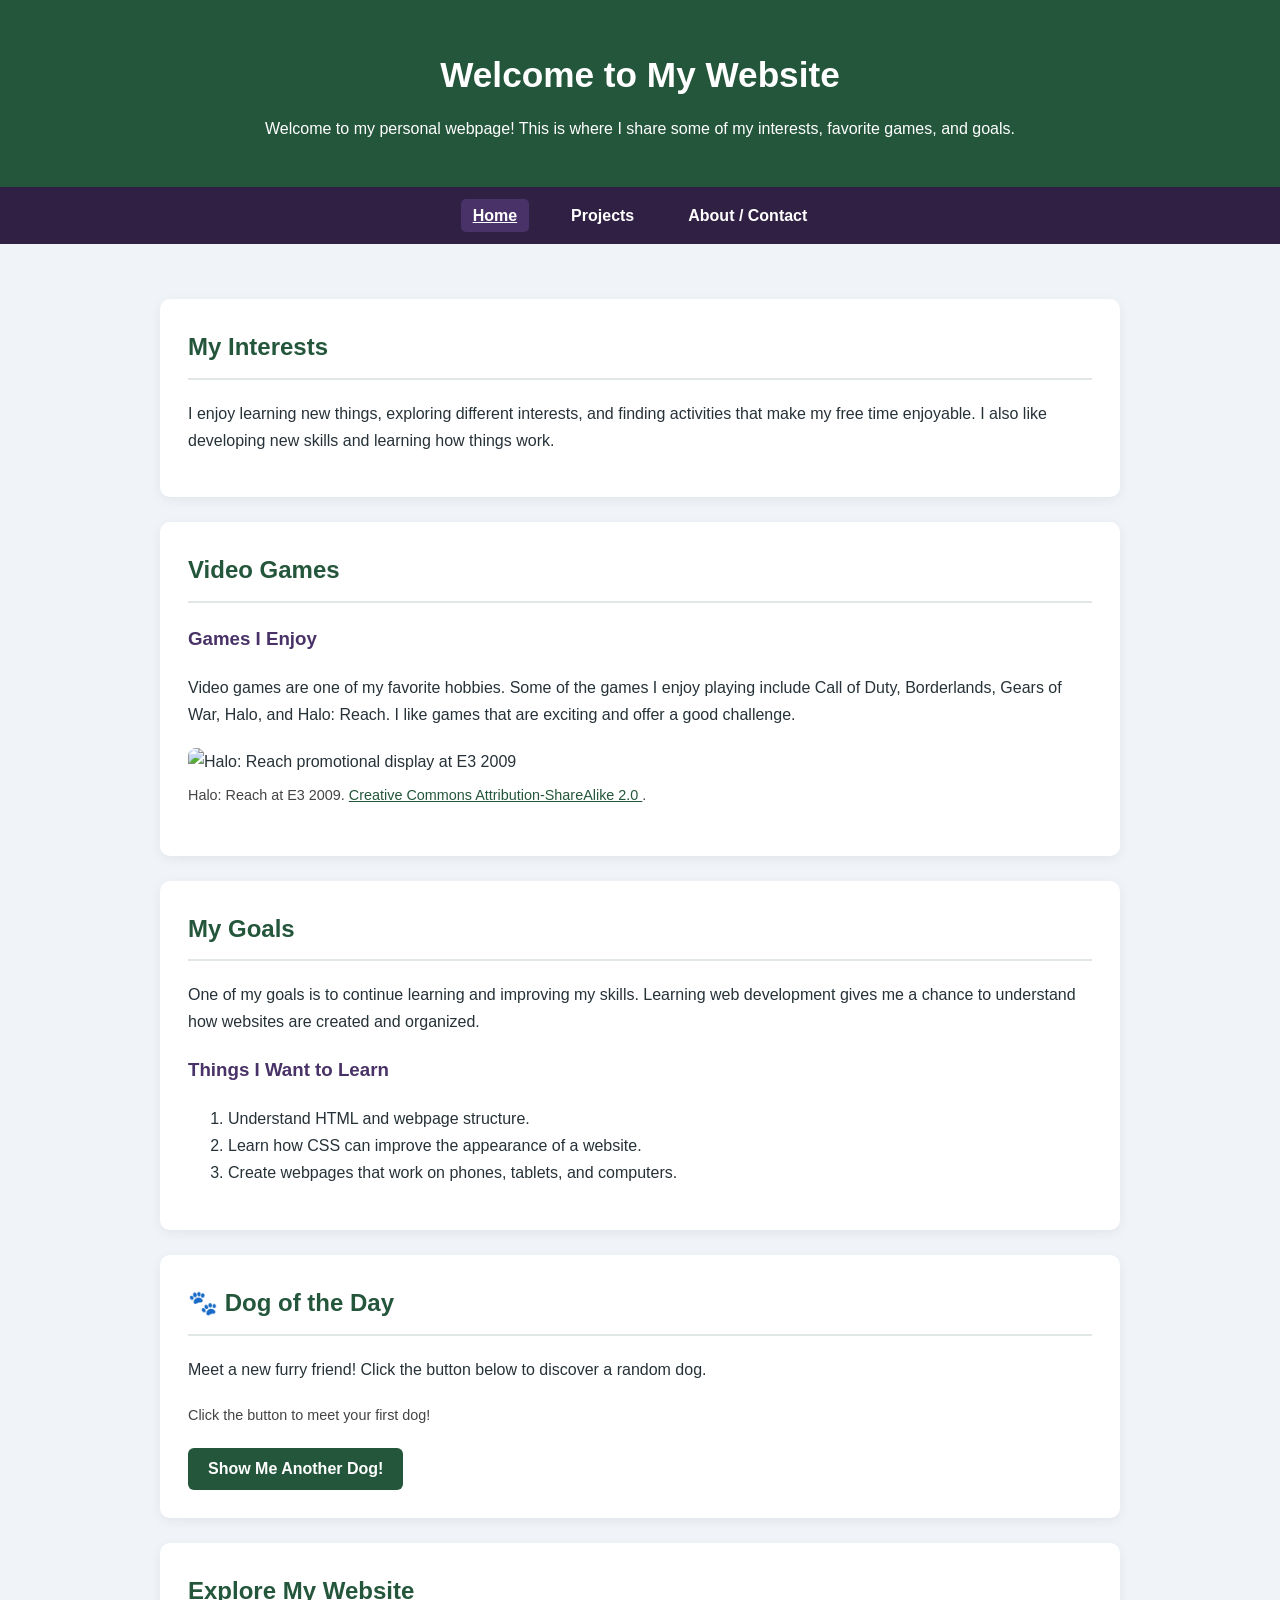
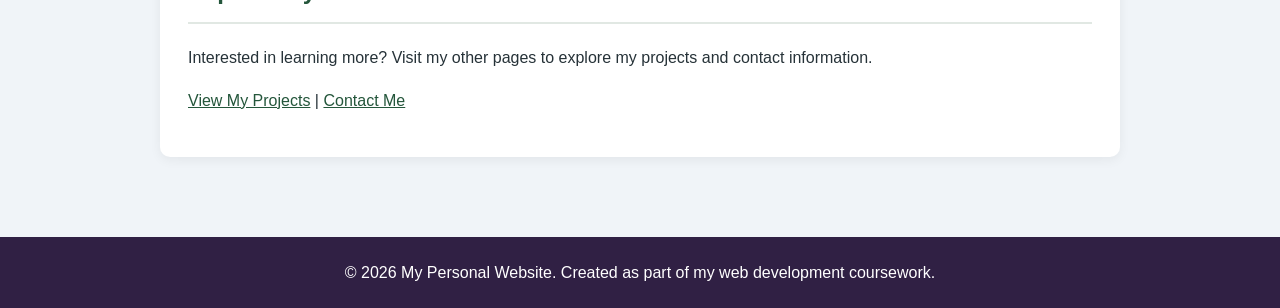
==== index.html @ f3f8eb74 "Add 'Dog of the Day' section to index.html" ====
<!DOCTYPE html>
<html lang="en">

<head>
    <meta charset="UTF-8">
    <meta name="viewport" content="width=device-width, initial-scale=1.0">

    <meta name="description" content="My personal webpage about my interests, gaming, and goals.">

    <title>Home | My Personal Website</title>

    <link rel="stylesheet" href="style.css">
    <script src="script.js" defer></script>
</head>

<body>

    <a class="skip-link" href="#main-content">
        Skip to main content
    </a>

    <header>
        <div class="content-box">
            <h1 id="main-title">Welcome to My Website</h1>

            <p>
                Welcome to my personal webpage! This is where I share
                some of my interests, favorite games, and goals.
            </p>
        </div>
    </header>

    <nav aria-label="Main navigation">

        <button
            type="button"
            id="menu-toggle"
            aria-expanded="false"
            aria-controls="nav-list">
            Menu
        </button>

        <ul id="nav-list">

            <li>
                <a href="index.html" aria-current="page">Home</a>
            </li>

            <li>
                <a href="projects.html">Projects</a>
            </li>

            <li>
                <a href="about.html">About / Contact</a>
            </li>

        </ul>

    </nav>

    <main id="main-content">

        <section id="interests">

            <h2>My Interests</h2>

            <p>
                I enjoy learning new things, exploring different
                interests, and finding activities that make my
                free time enjoyable. I also like developing new
                skills and learning how things work.
            </p>

        </section>

        <section id="gaming">

            <h2>Video Games</h2>

            <article>

                <h3>Games I Enjoy</h3>

                <p>
                    Video games are one of my favorite hobbies.
                    Some of the games I enjoy playing include
                    Call of Duty, Borderlands, Gears of War,
                    Halo, and Halo: Reach. I like games that
                    are exciting and offer a good challenge.
                </p>

                <figure>

                    <img
                        src="https://upload.wikimedia.org/wikipedia/commons/1/12/Halo_Reach-e3_2009_trailer.jpg"
                        alt="Halo: Reach promotional display at E3 2009"
                        loading="lazy">

                    <figcaption>
                        Halo: Reach at E3 2009.
                        <a href="https://creativecommons.org/licenses/by-sa/2.0/">
                            Creative Commons Attribution-ShareAlike 2.0
                        </a>.
                    </figcaption>

                </figure>

            </article>

        </section>

        <section id="goals">

            <h2>My Goals</h2>

            <p>
                One of my goals is to continue learning and improving
                my skills. Learning web development gives me a chance
                to understand how websites are created and organized.
            </p>

            <h3>Things I Want to Learn</h3>

            <ol>
                <li>Understand HTML and webpage structure.</li>
                <li>Learn how CSS can improve the appearance of a website.</li>
                <li>Create webpages that work on phones, tablets, and computers.</li>
            </ol>

        </section>

               <section id="dog-of-the-day">

            <h2>🐾 Dog of the Day</h2>

            <p>
                Meet a new furry friend! Click the button below
                to discover a random dog.
            </p>

            <figure>
                <img
                    id="dog-image"
                    src=""
                    alt="A random dog"
                    loading="lazy"
                    hidden>

                <figcaption id="dog-status" aria-live="polite">
                    Click the button to meet your first dog!
                </figcaption>
            </figure>

            <button type="button" id="new-dog-button">
                Show Me Another Dog!
            </button>

        </section>
        <section id="explore">

            <h2>Explore My Website</h2>

            <p>
                Interested in learning more? Visit my other pages
                to explore my projects and contact information.
            </p>

            <p>
                <a href="projects.html">View My Projects</a>
                |
                <a href="about.html">Contact Me</a>
            </p>

        </section>

    </main>

    <footer>
        <p>&copy; 2026 My Personal Website. Created as part of my web development coursework.</p>
    </footer>

</body>
</html>
---- style.css ----
/* =====================================
   MY PERSONAL WEBSITE
   Shared stylesheet for all three pages
   ===================================== */

/* 1. Global styles */
* {
    box-sizing: border-box;
}

html {
    scroll-behavior: smooth;
}

body {
    margin: 0;
    padding: 0;
    font-family: Arial, Helvetica, sans-serif;
    background-color: #f0f4f8;
    color: #263238;
    line-height: 1.7;
}

/* 2. Header */
header {
    background-color: #24563b;
    color: #ffffff;
    text-align: center;
    padding: 45px 20px;
}

header h1 {
    margin: 0 0 10px;
    font-size: 2.2rem;
}

header p {
    max-width: 750px;
    margin: 0 auto;
    color: #ffffff;
}

.content-box {
    max-width: 800px;
    margin: 0 auto;
}

/* 3. Navigation */
nav {
    background-color: #302044;
    padding: 15px 20px;
}

nav ul {
    list-style: none;
    display: flex;
    justify-content: center;
    align-items: center;
    flex-wrap: wrap;
    gap: 30px;
    margin: 0;
    padding: 0;
}

nav a {
    color: #ffffff;
    text-decoration: none;
    font-weight: bold;
    padding: 8px 12px;
    border-radius: 5px;
}

nav a:hover,
nav a[aria-current="page"] {
    background-color: #493267;
    text-decoration: underline;
}

/* Mobile menu button */
#menu-toggle {
    display: none;
    margin: 0 auto;
}

/* 4. Main content */
main {
    max-width: 1000px;
    margin: 35px auto;
    padding: 20px;
}

section {
    background-color: #ffffff;
    padding: 28px;
    margin-bottom: 25px;
    border-radius: 10px;
    box-shadow: 0 3px 12px rgba(0, 0, 0, 0.06);
}

h2 {
    color: #24563b;
    margin-top: 0;
    border-bottom: 2px solid #e1e8e3;
    padding-bottom: 10px;
}

h3 {
    color: #493267;
}

p {
    margin-bottom: 15px;
}

/* 5. Images */
img {
    max-width: 100%;
    height: auto;
    border-radius: 8px;
}

figure {
    margin: 20px 0;
}

figcaption {
    font-size: 0.9rem;
    color: #444444;
    margin-top: 8px;
}

/* 6. Links */
a {
    color: #24563b;
}

a:hover {
    text-decoration: underline;
}

/* 7. Buttons */
button {
    background-color: #24563b;
    color: #ffffff;
    border: none;
    border-radius: 6px;
    padding: 12px 20px;
    font-size: 16px;
    font-weight: bold;
    cursor: pointer;
}

button:hover {
    background-color: #193d29;
}

/* 8. Keyboard accessibility */
a:focus-visible,
button:focus-visible,
input:focus-visible,
textarea:focus-visible {
    outline: 3px solid #e09b27;
    outline-offset: 4px;
}

.skip-link {
    position: absolute;
    left: -9999px;
    top: 10px;
    background-color: #ffffff;
    color: #24563b;
    padding: 12px;
    z-index: 100;
}

.skip-link:focus {
    left: 10px;
}

/* 9. Contact form */
form {
    margin-top: 20px;
}

fieldset {
    border: 1px solid #777777;
    border-radius: 8px;
    padding: 22px;
    margin-bottom: 22px;
}

legend {
    color: #302044;
    font-weight: bold;
    padding: 0 10px;
}

.form-group {
    margin-bottom: 20px;
}

label {
    display: block;
    font-weight: bold;
    margin-bottom: 7px;
}

input,
textarea {
    width: 100%;
    padding: 12px;
    border: 1px solid #777777;
    border-radius: 5px;
    font: inherit;
}

textarea {
    min-height: 130px;
    resize: vertical;
}

/* Form validation errors */
.field-error {
    display: block;
    color: #b00020;
    font-weight: bold;
    margin-top: 5px;
}

input[aria-invalid="true"],
textarea[aria-invalid="true"] {
    border: 2px solid #b00020;
    background-color: #fff5f5;
}

#form-status {
    font-weight: bold;
    margin-top: 15px;
}

/* 10. API information area */
.api-card {
    background-color: #f0f4f8;
    border-left: 5px solid #24563b;
    padding: 20px;
    border-radius: 6px;
    margin-top: 20px;
}

/* 11. Footer */
footer {
    background-color: #302044;
    color: #ffffff;
    text-align: center;
    padding: 22px;
    margin-top: 35px;
}

footer p {
    color: #ffffff;
    margin: 0;
}

/* 12. Responsive design */
@media (max-width: 600px) {
    header {
        padding: 30px 15px;
    }

    header h1 {
        font-size: 1.8rem;
    }

    main {
        margin: 15px auto;
        padding: 12px;
    }

    section {
        padding: 20px;
    }

 nav ul {
    gap: 10px;
    display: none;
}

    fieldset {
        padding: 15px;
    }

    #menu-toggle {
        display: block;
    }

    nav ul.mobile-hidden {
        display: none;
    }

    nav ul.mobile-visible {
        display: flex;
        flex-direction: column;
    }
}
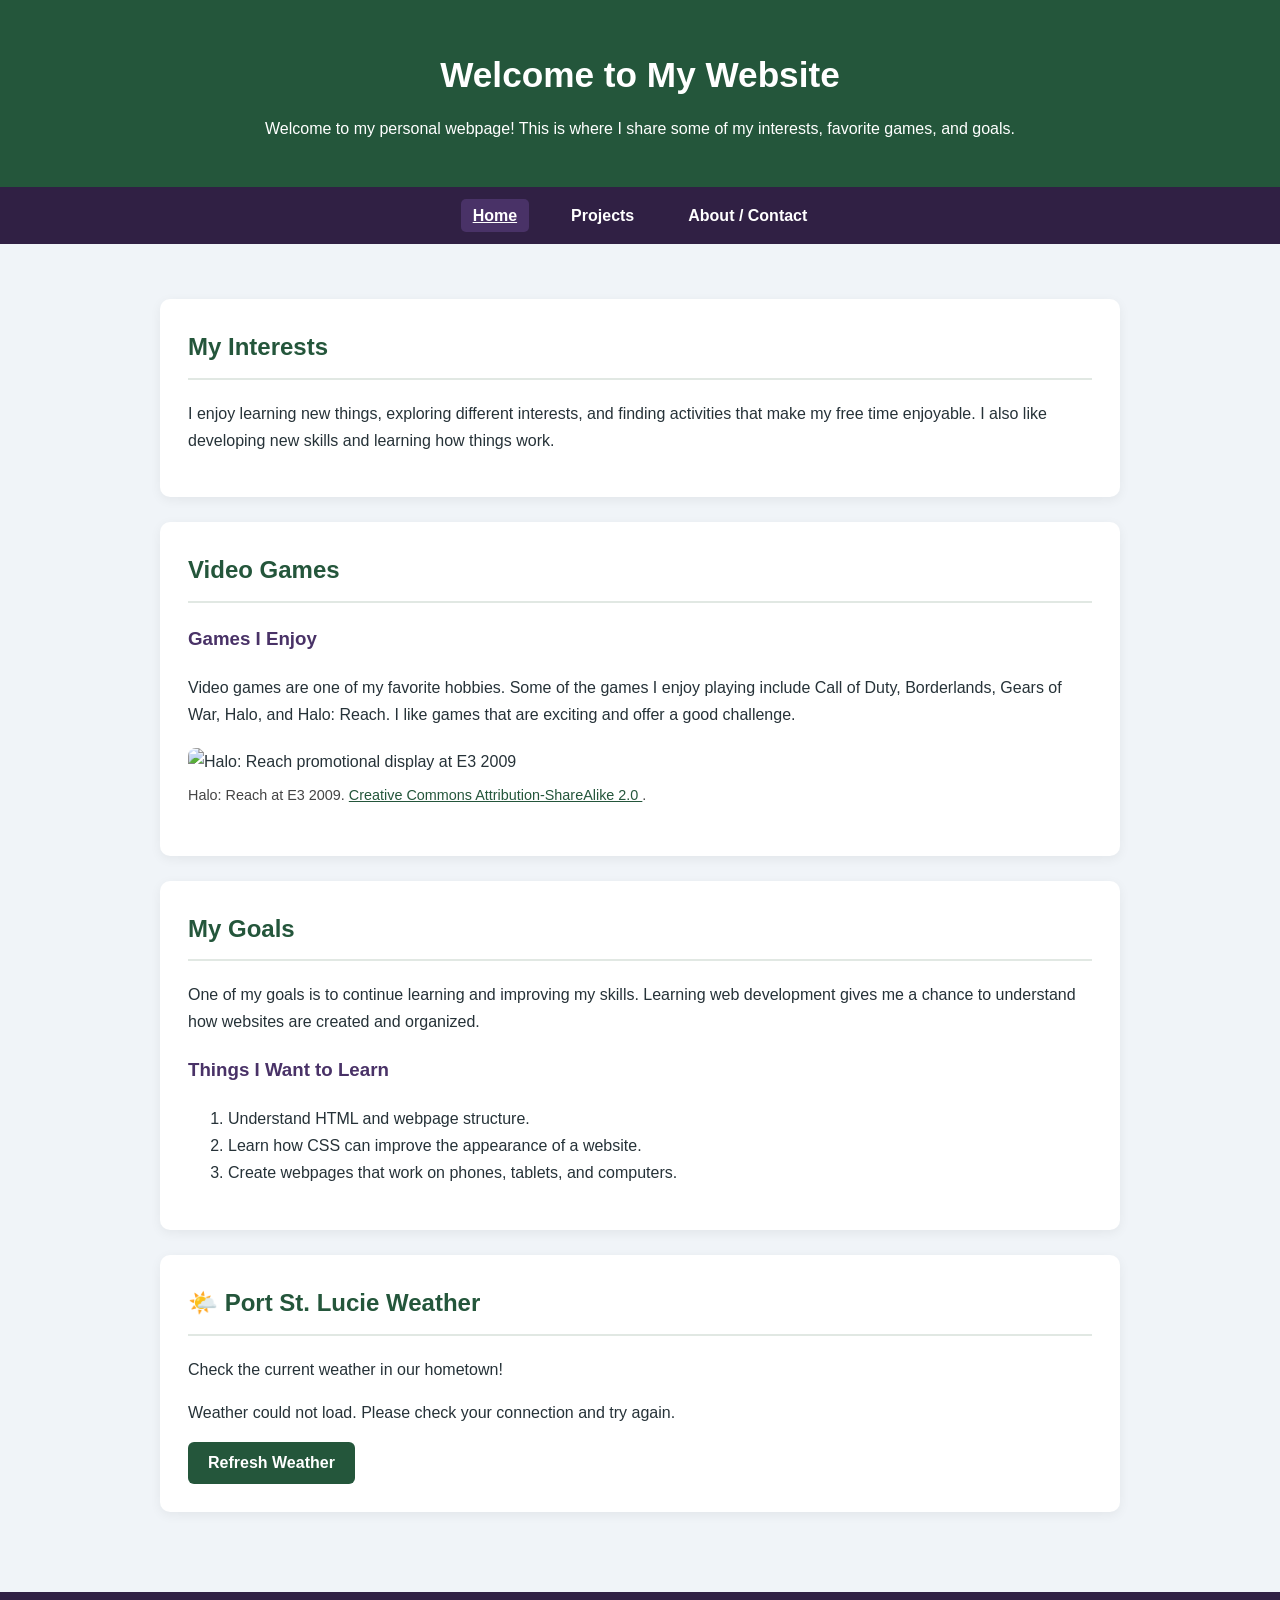
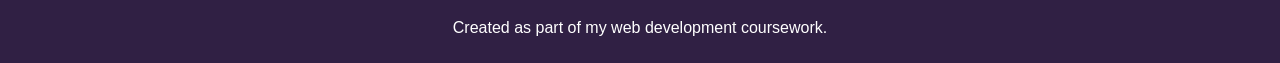
==== commit 5c75016e: "Revise index.html for better layout and content Refactor HTML structure and improve accessibility fe" ====
--- a/index.html
+++ b/index.html
@@ -1,184 +1,123 @@
 
 <!DOCTYPE html>
 <html lang="en">
-
 <head>
     <meta charset="UTF-8">
     <meta name="viewport" content="width=device-width, initial-scale=1.0">
-
     <meta name="description" content="My personal webpage about my interests, gaming, and goals.">
-
     <title>Home | My Personal Website</title>
-
     <link rel="stylesheet" href="style.css">
     <script src="script.js" defer></script>
 </head>
 
 <body>
 
-    <a class="skip-link" href="#main-content">
-        Skip to main content
-    </a>
+<a class="skip-link" href="#main-content">Skip to main content</a>
 
-    <header>
-        <div class="content-box">
-            <h1 id="main-title">Welcome to My Website</h1>
+<header>
+    <h1 id="main-title">Welcome to My Website</h1>
+    <div class="content-box">
+        <p>Welcome to my personal webpage! This is where I share some of my interests, favorite games, and goals.</p>
+    </div>
+</header>
 
+<nav aria-label="Main navigation">
+    <button type="button" id="menu-toggle"
+        aria-expanded="false" aria-controls="nav-list">
+        Menu
+    </button>
+
+    <ul id="nav-list">
+        <li><a href="index.html" aria-current="page">Home</a></li>
+        <li><a href="projects.html">Projects</a></li>
+        <li><a href="about.html">About / Contact</a></li>
+    </ul>
+</nav>
+
+<main id="main-content">
+
+    <section id="interests">
+        <h2>My Interests</h2>
+        <p>
+            I enjoy learning new things, exploring different interests,
+            and finding activities that make my free time enjoyable.
+            I also like developing new skills and learning how things work.
+        </p>
+    </section>
+
+    <section id="gaming">
+        <h2>Video Games</h2>
+        <article>
+            <h3>Games I Enjoy</h3>
             <p>
-                Welcome to my personal webpage! This is where I share
-                some of my interests, favorite games, and goals.
-            </p>
-        </div>
-    </header>
-
-    <nav aria-label="Main navigation">
-
-        <button
-            type="button"
-            id="menu-toggle"
-            aria-expanded="false"
-            aria-controls="nav-list">
-            Menu
-        </button>
-
-        <ul id="nav-list">
-
-            <li>
-                <a href="index.html" aria-current="page">Home</a>
-            </li>
-
-            <li>
-                <a href="projects.html">Projects</a>
-            </li>
-
-            <li>
-                <a href="about.html">About / Contact</a>
-            </li>
-
-        </ul>
-
-    </nav>
-
-    <main id="main-content">
-
-        <section id="interests">
-
-            <h2>My Interests</h2>
-
-            <p>
-                I enjoy learning new things, exploring different
-                interests, and finding activities that make my
-                free time enjoyable. I also like developing new
-                skills and learning how things work.
-            </p>
-
-        </section>
-
-        <section id="gaming">
-
-            <h2>Video Games</h2>
-
-            <article>
-
-                <h3>Games I Enjoy</h3>
-
-                <p>
-                    Video games are one of my favorite hobbies.
-                    Some of the games I enjoy playing include
-                    Call of Duty, Borderlands, Gears of War,
-                    Halo, and Halo: Reach. I like games that
-                    are exciting and offer a good challenge.
-                </p>
-
-                <figure>
-
-                    <img
-                        src="https://upload.wikimedia.org/wikipedia/commons/1/12/Halo_Reach-e3_2009_trailer.jpg"
-                        alt="Halo: Reach promotional display at E3 2009"
-                        loading="lazy">
-
-                    <figcaption>
-                        Halo: Reach at E3 2009.
-                        <a href="https://creativecommons.org/licenses/by-sa/2.0/">
-                            Creative Commons Attribution-ShareAlike 2.0
-                        </a>.
-                    </figcaption>
-
-                </figure>
-
-            </article>
-
-        </section>
-
-        <section id="goals">
-
-            <h2>My Goals</h2>
-
-            <p>
-                One of my goals is to continue learning and improving
-                my skills. Learning web development gives me a chance
-                to understand how websites are created and organized.
-            </p>
-
-            <h3>Things I Want to Learn</h3>
-
-            <ol>
-                <li>Understand HTML and webpage structure.</li>
-                <li>Learn how CSS can improve the appearance of a website.</li>
-                <li>Create webpages that work on phones, tablets, and computers.</li>
-            </ol>
-
-        </section>
-
-               <section id="dog-of-the-day">
-
-            <h2>🐾 Dog of the Day</h2>
-
-            <p>
-                Meet a new furry friend! Click the button below
-                to discover a random dog.
+                Video games are one of my favorite hobbies. Some of the
+                games I enjoy playing include Call of Duty, Borderlands,
+                Gears of War, Halo, and Halo: Reach. I like games that
+                are exciting and offer a good challenge.
             </p>
 
             <figure>
                 <img
-                    id="dog-image"
-                    src=""
-                    alt="A random dog"
-                    loading="lazy"
-                    hidden>
-
-                <figcaption id="dog-status" aria-live="polite">
-                    Click the button to meet your first dog!
+                    src="https://upload.wikimedia.org/wikipedia/commons/1/12/Halo_Reach-e3_2009_trailer.jpg"
+                    alt="Halo: Reach promotional display at E3 2009"
+                    loading="lazy">
+                <figcaption>
+                    Halo: Reach at E3 2009.
+                    <a href="https://creativecommons.org/licenses/by-sa/2.0/">
+                        Creative Commons Attribution-ShareAlike 2.0
+                    </a>.
                 </figcaption>
             </figure>
+        </article>
+    </section>
 
-            <button type="button" id="new-dog-button">
-                Show Me Another Dog!
-            </button>
+    <section id="goals">
+        <h2>My Goals</h2>
+        <p>
+            One of my goals is to continue learning and improving my
+            skills. Learning web development gives me a chance to
+            understand how websites are created and organized.
+        </p>
 
-        </section>
-        <section id="explore">
+        <h3>Things I Want to Learn</h3>
+        <ol>
+            <li>Understand HTML and webpage structure.</li>
+            <li>Learn how CSS can improve the appearance of a website.</li>
+            <li>Create webpages that work on phones, tablets, and computers.</li>
+        </ol>
+    </section>
 
-            <h2>Explore My Website</h2>
+    <!-- WEATHER FEATURE -->
+    <section id="weather-section">
+        <h2>🌤️ Port St. Lucie Weather</h2>
+        <p>Check the current weather in our hometown!</p>
 
-            <p>
-                Interested in learning more? Visit my other pages
-                to explore my projects and contact information.
+        <div class="weather-card">
+            <p id="weather-status" aria-live="polite">
+                Loading the latest weather...
             </p>
 
-            <p>
-                <a href="projects.html">View My Projects</a>
-                |
-                <a href="about.html">Contact Me</a>
-            </p>
+            <div id="weather-details" hidden>
+                <p id="weather-icon" aria-hidden="true">🌤️</p>
+                <h3 id="weather-temperature">--°F</h3>
+                <p id="weather-description">Weather conditions</p>
+                <p id="weather-feels-like">Feels like: --°F</p>
+                <p id="weather-humidity">Humidity: --%</p>
+                <p id="weather-wind">Wind: -- mph</p>
+                <p id="weather-updated"></p>
+            </div>
 
-        </section>
+            <button type="button" id="weather-refresh">
+                Refresh Weather
+            </button>
+        </div>
+    </section>
 
-    </main>
+</main>
 
-    <footer>
-        <p>&copy; 2026 My Personal Website. Created as part of my web development coursework.</p>
-    </footer>
+<footer>
+    <p>Created as part of my web development coursework.</p>
+</footer>
 
 </body>
 </html>
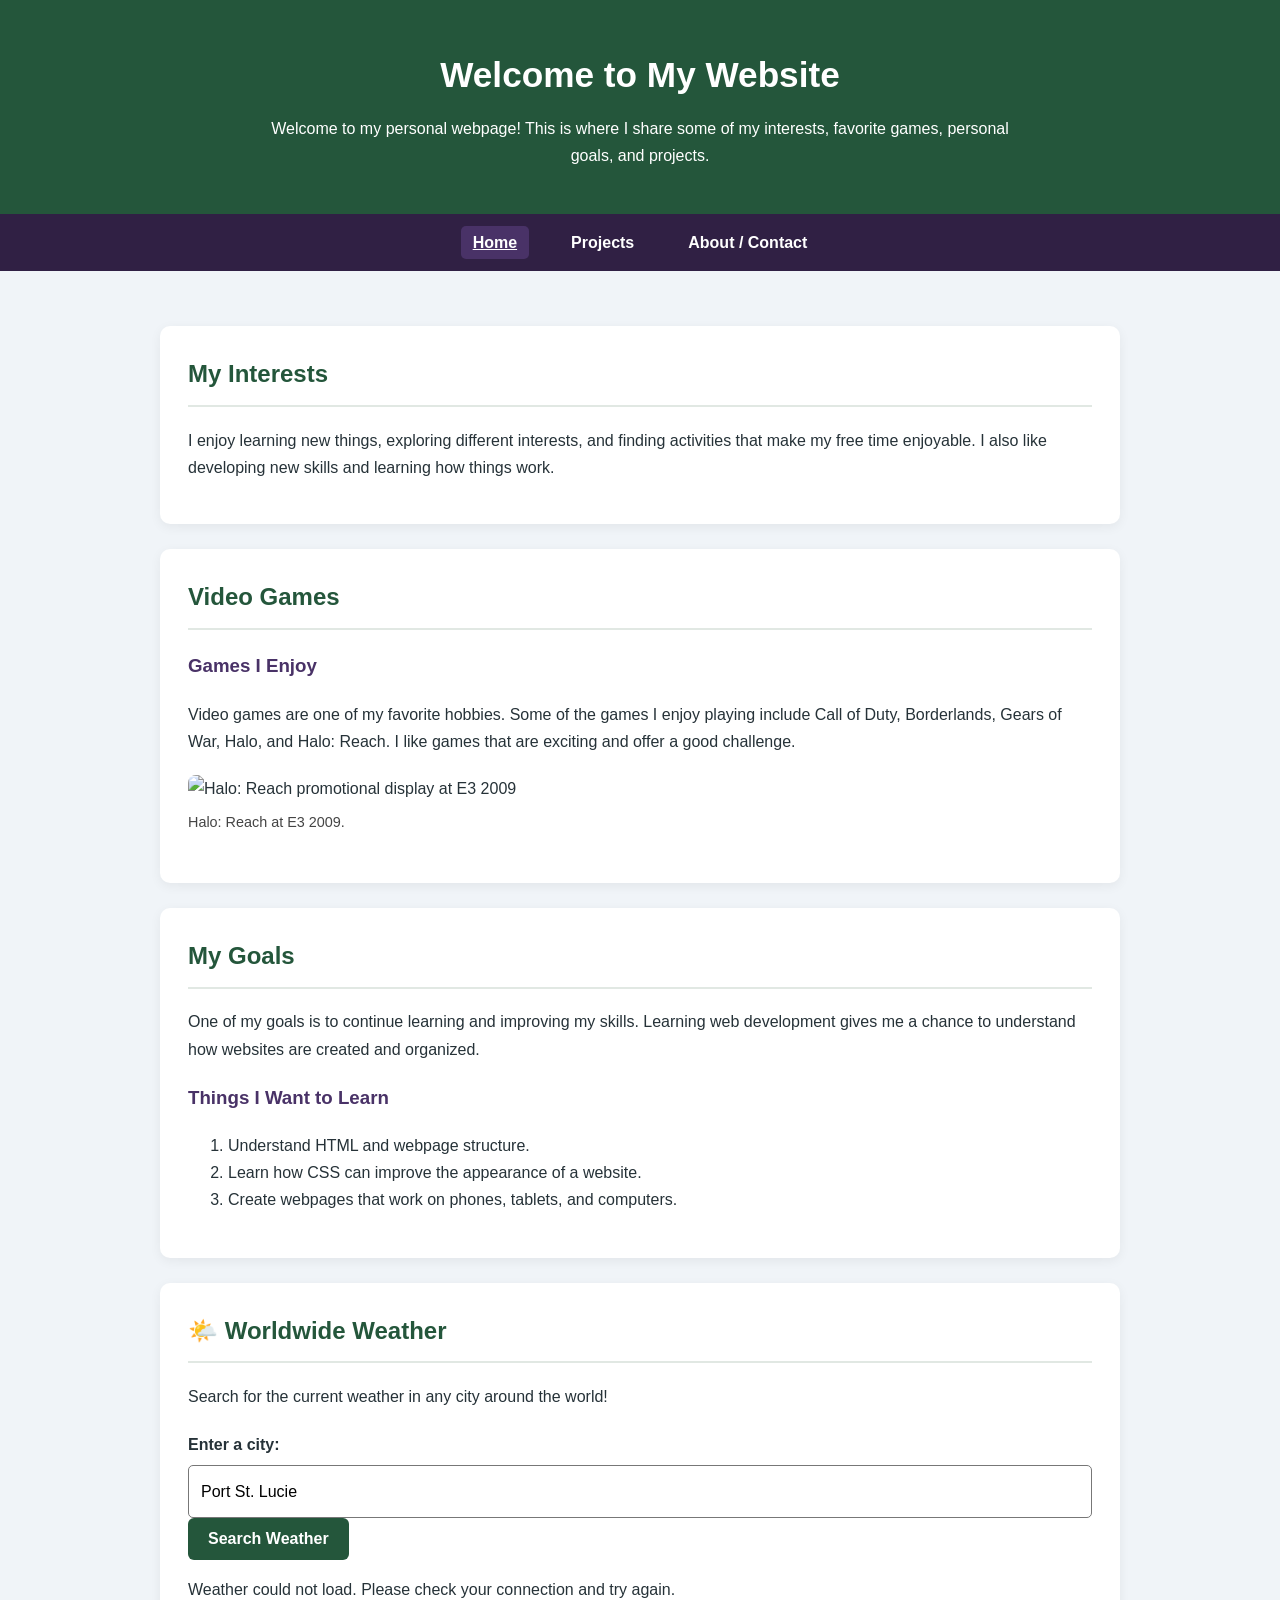
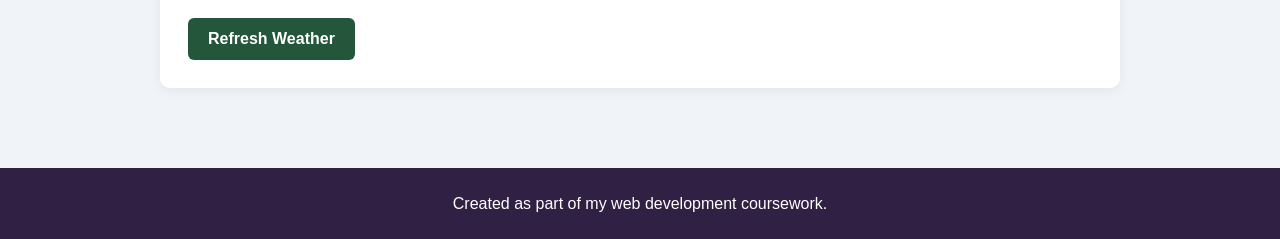
==== commit fb8667df: "Enhance personal website with weather feature and updates Updated the content and structure of the p" ====
--- a/index.html
+++ b/index.html
@@ -1,123 +1,260 @@
 
 <!DOCTYPE html>
 <html lang="en">
+
 <head>
     <meta charset="UTF-8">
     <meta name="viewport" content="width=device-width, initial-scale=1.0">
-    <meta name="description" content="My personal webpage about my interests, gaming, and goals.">
+
+    <meta name="description" content="My personal website featuring my interests, gaming, goals, and a worldwide weather search.">
+
     <title>Home | My Personal Website</title>
+
     <link rel="stylesheet" href="style.css">
+
     <script src="script.js" defer></script>
 </head>
 
 <body>
 
-<a class="skip-link" href="#main-content">Skip to main content</a>
-
-<header>
-    <h1 id="main-title">Welcome to My Website</h1>
-    <div class="content-box">
-        <p>Welcome to my personal webpage! This is where I share some of my interests, favorite games, and goals.</p>
-    </div>
-</header>
-
-<nav aria-label="Main navigation">
-    <button type="button" id="menu-toggle"
-        aria-expanded="false" aria-controls="nav-list">
-        Menu
-    </button>
-
-    <ul id="nav-list">
-        <li><a href="index.html" aria-current="page">Home</a></li>
-        <li><a href="projects.html">Projects</a></li>
-        <li><a href="about.html">About / Contact</a></li>
-    </ul>
-</nav>
-
-<main id="main-content">
-
-    <section id="interests">
-        <h2>My Interests</h2>
+    <!-- SKIP LINK FOR ACCESSIBILITY -->
+
+    <a class="skip-link" href="#main-content">
+        Skip to main content
+    </a>
+
+
+    <!-- HEADER -->
+
+    <header>
+        <h1 id="main-title">Welcome to My Website</h1>
+
+        <div class="content-box">
+            <p>
+                Welcome to my personal webpage! This is where I share
+                some of my interests, favorite games, personal goals,
+                and projects.
+            </p>
+        </div>
+    </header>
+
+
+    <!-- NAVIGATION -->
+
+    <nav aria-label="Main navigation">
+
+        <button
+            type="button"
+            id="menu-toggle"
+            aria-expanded="false"
+            aria-controls="nav-list">
+            Menu
+        </button>
+
+        <ul id="nav-list">
+            <li>
+                <a href="index.html" aria-current="page">Home</a>
+            </li>
+
+            <li>
+                <a href="projects.html">Projects</a>
+            </li>
+
+            <li>
+                <a href="about.html">About / Contact</a>
+            </li>
+        </ul>
+
+    </nav>
+
+
+    <!-- MAIN CONTENT -->
+
+    <main id="main-content">
+
+
+        <!-- INTERESTS -->
+
+        <section id="interests">
+
+            <h2>My Interests</h2>
+
+            <p>
+                I enjoy learning new things, exploring different
+                interests, and finding activities that make my
+                free time enjoyable. I also like developing new
+                skills and learning how things work.
+            </p>
+
+        </section>
+
+
+        <!-- VIDEO GAMES -->
+
+        <section id="gaming">
+
+            <h2>Video Games</h2>
+
+            <article>
+
+                <h3>Games I Enjoy</h3>
+
+                <p>
+                    Video games are one of my favorite hobbies.
+                    Some of the games I enjoy playing include
+                    Call of Duty, Borderlands, Gears of War,
+                    Halo, and Halo: Reach. I like games that
+                    are exciting and offer a good challenge.
+                </p>
+
+                <figure>
+
+                    <img
+                        src="https://upload.wikimedia.org/wikipedia/commons/1/12/Halo_Reach-e3_2009_trailer.jpg"
+                        alt="Halo: Reach promotional display at E3 2009"
+                        loading="lazy">
+
+                    <figcaption>
+                        Halo: Reach at E3 2009.
+                    </figcaption>
+
+                </figure>
+
+            </article>
+
+        </section>
+
+
+        <!-- PERSONAL GOALS -->
+
+        <section id="goals">
+
+            <h2>My Goals</h2>
+
+            <p>
+                One of my goals is to continue learning and
+                improving my skills. Learning web development
+                gives me a chance to understand how websites
+                are created and organized.
+            </p>
+
+            <h3>Things I Want to Learn</h3>
+
+            <ol>
+                <li>Understand HTML and webpage structure.</li>
+
+                <li>
+                    Learn how CSS can improve the appearance
+                    of a website.
+                </li>
+
+                <li>
+                    Create webpages that work on phones,
+                    tablets, and computers.
+                </li>
+            </ol>
+
+        </section>
+
+
+        <!-- WORLDWIDE WEATHER FEATURE -->
+
+        <section id="weather-section">
+
+            <h2>🌤️ Worldwide Weather</h2>
+
+            <p>
+                Search for the current weather in any city around
+                the world!
+            </p>
+
+            <div class="weather-card">
+
+                <form id="weather-form">
+
+                    <label for="city-search">
+                        Enter a city:
+                    </label>
+
+                    <input
+                        type="text"
+                        id="city-search"
+                        placeholder="Example: Miami, London, Tokyo"
+                        value="Port St. Lucie"
+                        required>
+
+                    <button
+                        type="submit"
+                        id="weather-search-button">
+                        Search Weather
+                    </button>
+
+                </form>
+
+
+                <p id="weather-status" aria-live="polite">
+                    Loading weather...
+                </p>
+
+
+                <div id="weather-details" hidden>
+
+                    <h3 id="weather-city"></h3>
+
+                    <p id="weather-icon" aria-hidden="true">
+                        🌤️
+                    </p>
+
+                    <h3 id="weather-temperature">
+                        --°F
+                    </h3>
+
+                    <p id="weather-description">
+                        Weather conditions
+                    </p>
+
+                    <p id="weather-feels-like">
+                        Feels like: --°F
+                    </p>
+
+                    <p id="weather-humidity">
+                        Humidity: --%
+                    </p>
+
+                    <p id="weather-wind">
+                        Wind: -- mph
+                    </p>
+
+                    <p id="weather-updated"></p>
+
+                </div>
+
+
+                <button
+                    type="button"
+                    id="weather-refresh">
+                    Refresh Weather
+                </button>
+
+            </div>
+
+        </section>
+
+
+    </main>
+
+
+    <!-- FOOTER -->
+
+    <footer>
+
         <p>
-            I enjoy learning new things, exploring different interests,
-            and finding activities that make my free time enjoyable.
-            I also like developing new skills and learning how things work.
+            Created as part of my web development coursework.
         </p>
-    </section>
-
-    <section id="gaming">
-        <h2>Video Games</h2>
-        <article>
-            <h3>Games I Enjoy</h3>
-            <p>
-                Video games are one of my favorite hobbies. Some of the
-                games I enjoy playing include Call of Duty, Borderlands,
-                Gears of War, Halo, and Halo: Reach. I like games that
-                are exciting and offer a good challenge.
-            </p>
-
-            <figure>
-                <img
-                    src="https://upload.wikimedia.org/wikipedia/commons/1/12/Halo_Reach-e3_2009_trailer.jpg"
-                    alt="Halo: Reach promotional display at E3 2009"
-                    loading="lazy">
-                <figcaption>
-                    Halo: Reach at E3 2009.
-                    <a href="https://creativecommons.org/licenses/by-sa/2.0/">
-                        Creative Commons Attribution-ShareAlike 2.0
-                    </a>.
-                </figcaption>
-            </figure>
-        </article>
-    </section>
-
-    <section id="goals">
-        <h2>My Goals</h2>
-        <p>
-            One of my goals is to continue learning and improving my
-            skills. Learning web development gives me a chance to
-            understand how websites are created and organized.
-        </p>
-
-        <h3>Things I Want to Learn</h3>
-        <ol>
-            <li>Understand HTML and webpage structure.</li>
-            <li>Learn how CSS can improve the appearance of a website.</li>
-            <li>Create webpages that work on phones, tablets, and computers.</li>
-        </ol>
-    </section>
-
-    <!-- WEATHER FEATURE -->
-    <section id="weather-section">
-        <h2>🌤️ Port St. Lucie Weather</h2>
-        <p>Check the current weather in our hometown!</p>
-
-        <div class="weather-card">
-            <p id="weather-status" aria-live="polite">
-                Loading the latest weather...
-            </p>
-
-            <div id="weather-details" hidden>
-                <p id="weather-icon" aria-hidden="true">🌤️</p>
-                <h3 id="weather-temperature">--°F</h3>
-                <p id="weather-description">Weather conditions</p>
-                <p id="weather-feels-like">Feels like: --°F</p>
-                <p id="weather-humidity">Humidity: --%</p>
-                <p id="weather-wind">Wind: -- mph</p>
-                <p id="weather-updated"></p>
-            </div>
-
-            <button type="button" id="weather-refresh">
-                Refresh Weather
-            </button>
-        </div>
-    </section>
-
-</main>
-
-<footer>
-    <p>Created as part of my web development coursework.</p>
-</footer>
+
+    </footer>
+
 
 </body>
+
 </html>
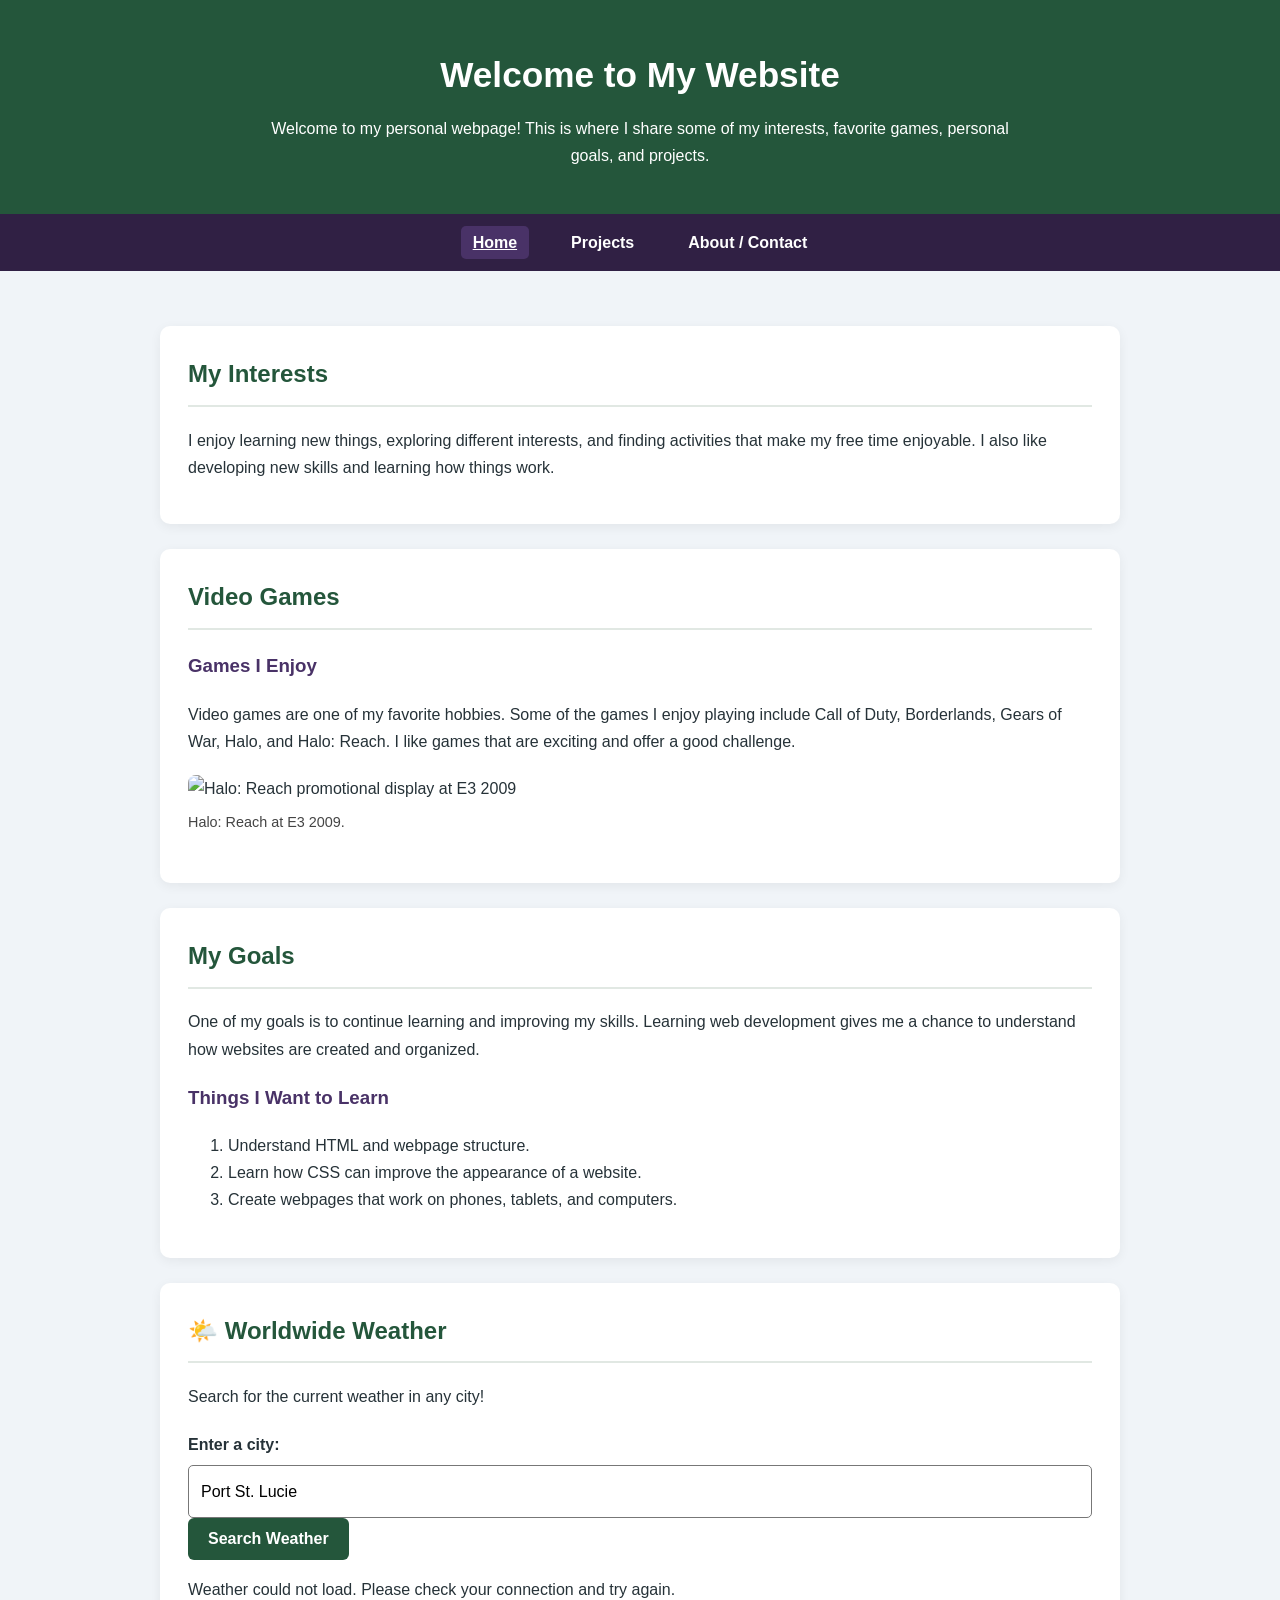
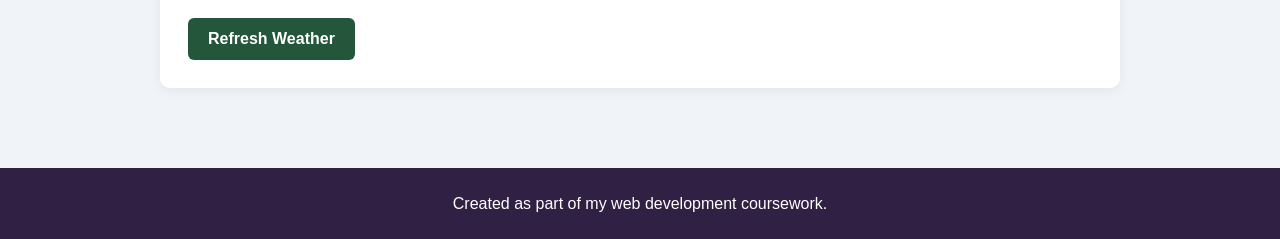
==== commit 8ac8e386: "Refactor weather section HTML structure" ====
--- a/index.html
+++ b/index.html
@@ -159,86 +159,57 @@
 
         <!-- WORLDWIDE WEATHER FEATURE -->
 
-        <section id="weather-section">
-
-            <h2>🌤️ Worldwide Weather</h2>
-
-            <p>
-                Search for the current weather in any city around
-                the world!
-            </p>
-
-            <div class="weather-card">
-
-                <form id="weather-form">
-
-                    <label for="city-search">
-                        Enter a city:
-                    </label>
-
-                    <input
-                        type="text"
-                        id="city-search"
-                        placeholder="Example: Miami, London, Tokyo"
-                        value="Port St. Lucie"
-                        required>
-
-                    <button
-                        type="submit"
-                        id="weather-search-button">
-                        Search Weather
-                    </button>
-
-                </form>
-
-
-                <p id="weather-status" aria-live="polite">
-                    Loading weather...
-                </p>
-
-
-                <div id="weather-details" hidden>
-
-                    <h3 id="weather-city"></h3>
-
-                    <p id="weather-icon" aria-hidden="true">
-                        🌤️
-                    </p>
-
-                    <h3 id="weather-temperature">
-                        --°F
-                    </h3>
-
-                    <p id="weather-description">
-                        Weather conditions
-                    </p>
-
-                    <p id="weather-feels-like">
-                        Feels like: --°F
-                    </p>
-
-                    <p id="weather-humidity">
-                        Humidity: --%
-                    </p>
-
-                    <p id="weather-wind">
-                        Wind: -- mph
-                    </p>
-
-                    <p id="weather-updated"></p>
-
-                </div>
-
-
-                <button
-                    type="button"
-                    id="weather-refresh">
-                    Refresh Weather
-                </button>
-
-            </div>
-
-        </section>
+
+<section id="weather-section">
+    <h2>🌤️ Worldwide Weather</h2>
+    <p>Search for the current weather in any city!</p>
+
+    <div class="weather-card">
+
+        <form id="weather-form">
+            <label for="city-search">Enter a city:</label>
+
+            <input
+                type="text"
+                id="city-search"
+                placeholder="Example: Miami, London, Tokyo"
+                value="Port St. Lucie"
+                required>
+
+            <button type="submit" id="weather-search-button">
+                Search Weather
+            </button>
+        </form>
+
+        <p id="weather-status" aria-live="polite">
+            Loading weather...
+        </p>
+
+        <div id="weather-details" hidden>
+            <h3 id="weather-city"></h3>
+
+            <p id="weather-icon" aria-hidden="true">🌤️</p>
+
+            <h3 id="weather-temperature">--°F</h3>
+
+            <p id="weather-description">Weather conditions</p>
+
+            <p id="weather-feels-like">Feels like: --°F</p>
+
+            <p id="weather-humidity">Humidity: --%</p>
+
+            <p id="weather-wind">Wind: -- mph</p>
+
+            <p id="weather-updated"></p>
+        </div>
+
+        <button type="button" id="weather-refresh">
+            Refresh Weather
+        </button>
+
+    </div>
+</section>
+
 
 
     </main>
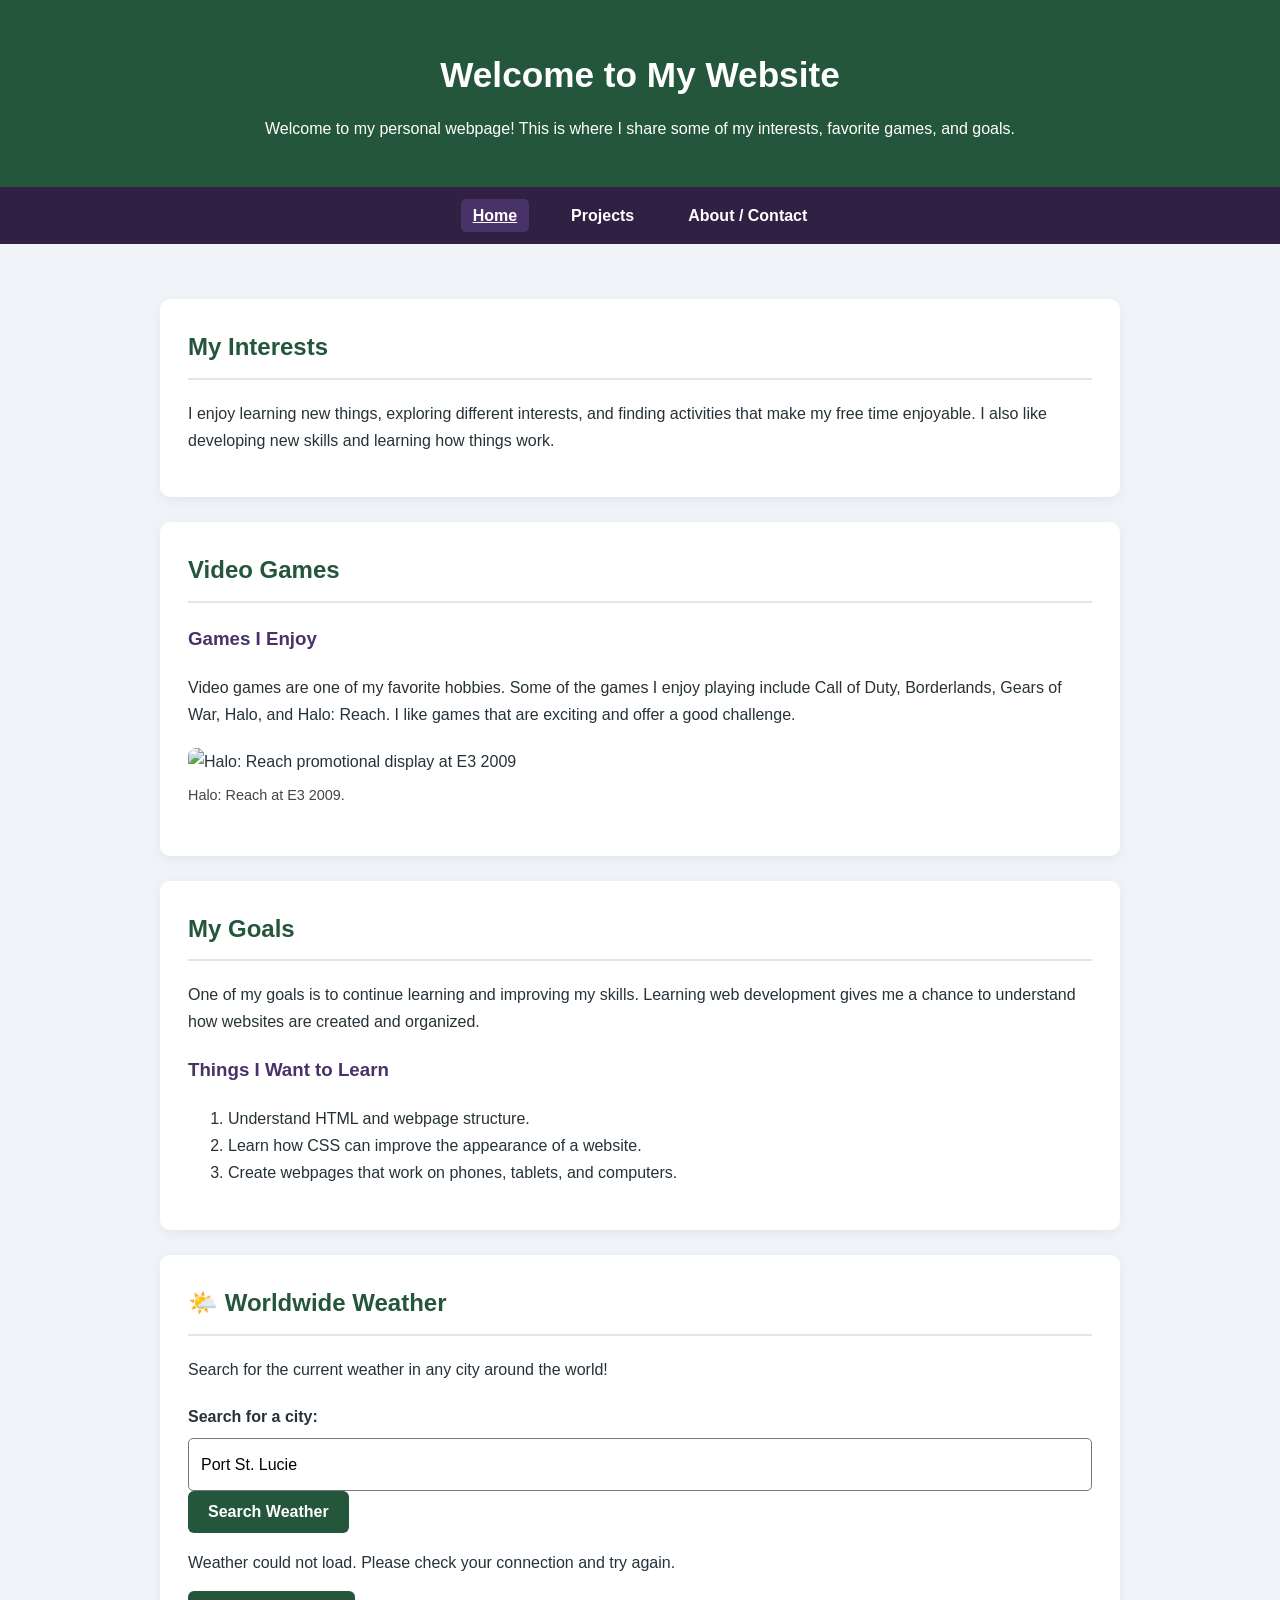
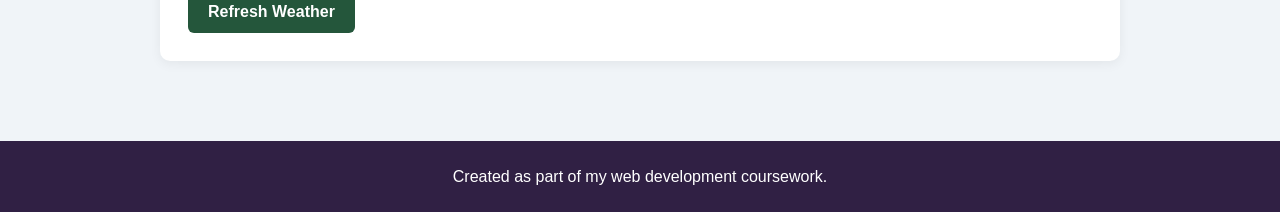
==== commit 918e458d: "Refactor HTML structure and improve accessibility" ====
--- a/index.html
+++ b/index.html
@@ -1,231 +1,158 @@
 
 <!DOCTYPE html>
 <html lang="en">
-
 <head>
     <meta charset="UTF-8">
     <meta name="viewport" content="width=device-width, initial-scale=1.0">
-
-    <meta name="description" content="My personal website featuring my interests, gaming, goals, and a worldwide weather search.">
-
+    <meta name="description" content="My personal website featuring my interests, gaming, goals, and worldwide weather.">
     <title>Home | My Personal Website</title>
-
     <link rel="stylesheet" href="style.css">
-
     <script src="script.js" defer></script>
 </head>
 
 <body>
 
-    <!-- SKIP LINK FOR ACCESSIBILITY -->
-
-    <a class="skip-link" href="#main-content">
-        Skip to main content
-    </a>
-
-
-    <!-- HEADER -->
+    <a class="skip-link" href="#main-content">Skip to main content</a>
 
     <header>
-        <h1 id="main-title">Welcome to My Website</h1>
-
+        <h1>Welcome to My Website</h1>
         <div class="content-box">
-            <p>
-                Welcome to my personal webpage! This is where I share
-                some of my interests, favorite games, personal goals,
-                and projects.
-            </p>
+            <p>Welcome to my personal webpage! This is where I share some of my interests, favorite games, and goals.</p>
         </div>
     </header>
 
-
-    <!-- NAVIGATION -->
-
     <nav aria-label="Main navigation">
-
-        <button
-            type="button"
-            id="menu-toggle"
-            aria-expanded="false"
-            aria-controls="nav-list">
+        <button type="button" id="menu-toggle"
+            aria-expanded="false" aria-controls="nav-list">
             Menu
         </button>
 
         <ul id="nav-list">
-            <li>
-                <a href="index.html" aria-current="page">Home</a>
-            </li>
-
-            <li>
-                <a href="projects.html">Projects</a>
-            </li>
-
-            <li>
-                <a href="about.html">About / Contact</a>
-            </li>
+            <li><a href="index.html" aria-current="page">Home</a></li>
+            <li><a href="projects.html">Projects</a></li>
+            <li><a href="about.html">About / Contact</a></li>
         </ul>
-
     </nav>
-
-
-    <!-- MAIN CONTENT -->
 
     <main id="main-content">
 
-
-        <!-- INTERESTS -->
-
         <section id="interests">
-
             <h2>My Interests</h2>
-
             <p>
-                I enjoy learning new things, exploring different
-                interests, and finding activities that make my
-                free time enjoyable. I also like developing new
-                skills and learning how things work.
+                I enjoy learning new things, exploring different interests,
+                and finding activities that make my free time enjoyable.
+                I also like developing new skills and learning how things work.
             </p>
-
         </section>
 
-
-        <!-- VIDEO GAMES -->
-
         <section id="gaming">
-
             <h2>Video Games</h2>
 
             <article>
-
                 <h3>Games I Enjoy</h3>
-
                 <p>
-                    Video games are one of my favorite hobbies.
-                    Some of the games I enjoy playing include
-                    Call of Duty, Borderlands, Gears of War,
-                    Halo, and Halo: Reach. I like games that
+                    Video games are one of my favorite hobbies. Some of the
+                    games I enjoy playing include Call of Duty, Borderlands,
+                    Gears of War, Halo, and Halo: Reach. I like games that
                     are exciting and offer a good challenge.
                 </p>
 
                 <figure>
-
                     <img
                         src="https://upload.wikimedia.org/wikipedia/commons/1/12/Halo_Reach-e3_2009_trailer.jpg"
                         alt="Halo: Reach promotional display at E3 2009"
                         loading="lazy">
-
-                    <figcaption>
-                        Halo: Reach at E3 2009.
-                    </figcaption>
-
+                    <figcaption>Halo: Reach at E3 2009.</figcaption>
                 </figure>
-
             </article>
-
         </section>
 
-
-        <!-- PERSONAL GOALS -->
-
         <section id="goals">
-
             <h2>My Goals</h2>
-
             <p>
-                One of my goals is to continue learning and
-                improving my skills. Learning web development
-                gives me a chance to understand how websites
-                are created and organized.
+                One of my goals is to continue learning and improving my
+                skills. Learning web development gives me a chance to
+                understand how websites are created and organized.
             </p>
 
             <h3>Things I Want to Learn</h3>
-
             <ol>
                 <li>Understand HTML and webpage structure.</li>
-
-                <li>
-                    Learn how CSS can improve the appearance
-                    of a website.
-                </li>
-
-                <li>
-                    Create webpages that work on phones,
-                    tablets, and computers.
-                </li>
+                <li>Learn how CSS can improve the appearance of a website.</li>
+                <li>Create webpages that work on phones, tablets, and computers.</li>
             </ol>
-
         </section>
 
+        <!-- WORLDWIDE WEATHER -->
 
-        <!-- WORLDWIDE WEATHER FEATURE -->
+        <section id="weather-section">
+            <h2>🌤️ Worldwide Weather</h2>
+            <p>Search for the current weather in any city around the world!</p>
 
+            <div class="weather-card">
 
-<section id="weather-section">
-    <h2>🌤️ Worldwide Weather</h2>
-    <p>Search for the current weather in any city!</p>
+                <form id="weather-form" autocomplete="off">
 
-    <div class="weather-card">
+                    <label for="city-search">Search for a city:</label>
 
-        <form id="weather-form">
-            <label for="city-search">Enter a city:</label>
+                    <input
+                        type="text"
+                        id="city-search"
+                        placeholder="Start typing a city..."
+                        value="Port St. Lucie"
+                        autocomplete="off"
+                        aria-autocomplete="list"
+                        aria-controls="city-suggestions"
+                        required>
 
-            <input
-                type="text"
-                id="city-search"
-                placeholder="Example: Miami, London, Tokyo"
-                value="Port St. Lucie"
-                required>
+                    <ul id="city-suggestions"
+                        role="listbox"
+                        aria-label="City suggestions"
+                        hidden>
+                    </ul>
 
-            <button type="submit" id="weather-search-button">
-                Search Weather
-            </button>
-        </form>
+                    <button type="submit" id="weather-search-button">
+                        Search Weather
+                    </button>
 
-        <p id="weather-status" aria-live="polite">
-            Loading weather...
-        </p>
+                </form>
 
-        <div id="weather-details" hidden>
-            <h3 id="weather-city"></h3>
+                <p id="weather-status" aria-live="polite">
+                    Loading weather...
+                </p>
 
-            <p id="weather-icon" aria-hidden="true">🌤️</p>
+                <div id="weather-details" hidden>
 
-            <h3 id="weather-temperature">--°F</h3>
+                    <h3 id="weather-city"></h3>
 
-            <p id="weather-description">Weather conditions</p>
+                    <p id="weather-icon" aria-hidden="true">🌤️</p>
 
-            <p id="weather-feels-like">Feels like: --°F</p>
+                    <h3 id="weather-temperature">--°F</h3>
 
-            <p id="weather-humidity">Humidity: --%</p>
+                    <p id="weather-description">Weather conditions</p>
 
-            <p id="weather-wind">Wind: -- mph</p>
+                    <p id="weather-feels-like">Feels like: --°F</p>
 
-            <p id="weather-updated"></p>
-        </div>
+                    <p id="weather-humidity">Humidity: --%</p>
 
-        <button type="button" id="weather-refresh">
-            Refresh Weather
-        </button>
+                    <p id="weather-wind">Wind: -- mph</p>
 
-    </div>
-</section>
+                    <p id="weather-updated"></p>
 
+                </div>
 
+                <button type="button" id="weather-refresh">
+                    Refresh Weather
+                </button>
+
+            </div>
+        </section>
 
     </main>
 
-
-    <!-- FOOTER -->
-
     <footer>
-
-        <p>
-            Created as part of my web development coursework.
-        </p>
-
+        <p>Created as part of my web development coursework.</p>
     </footer>
 
-
 </body>
-
 </html>
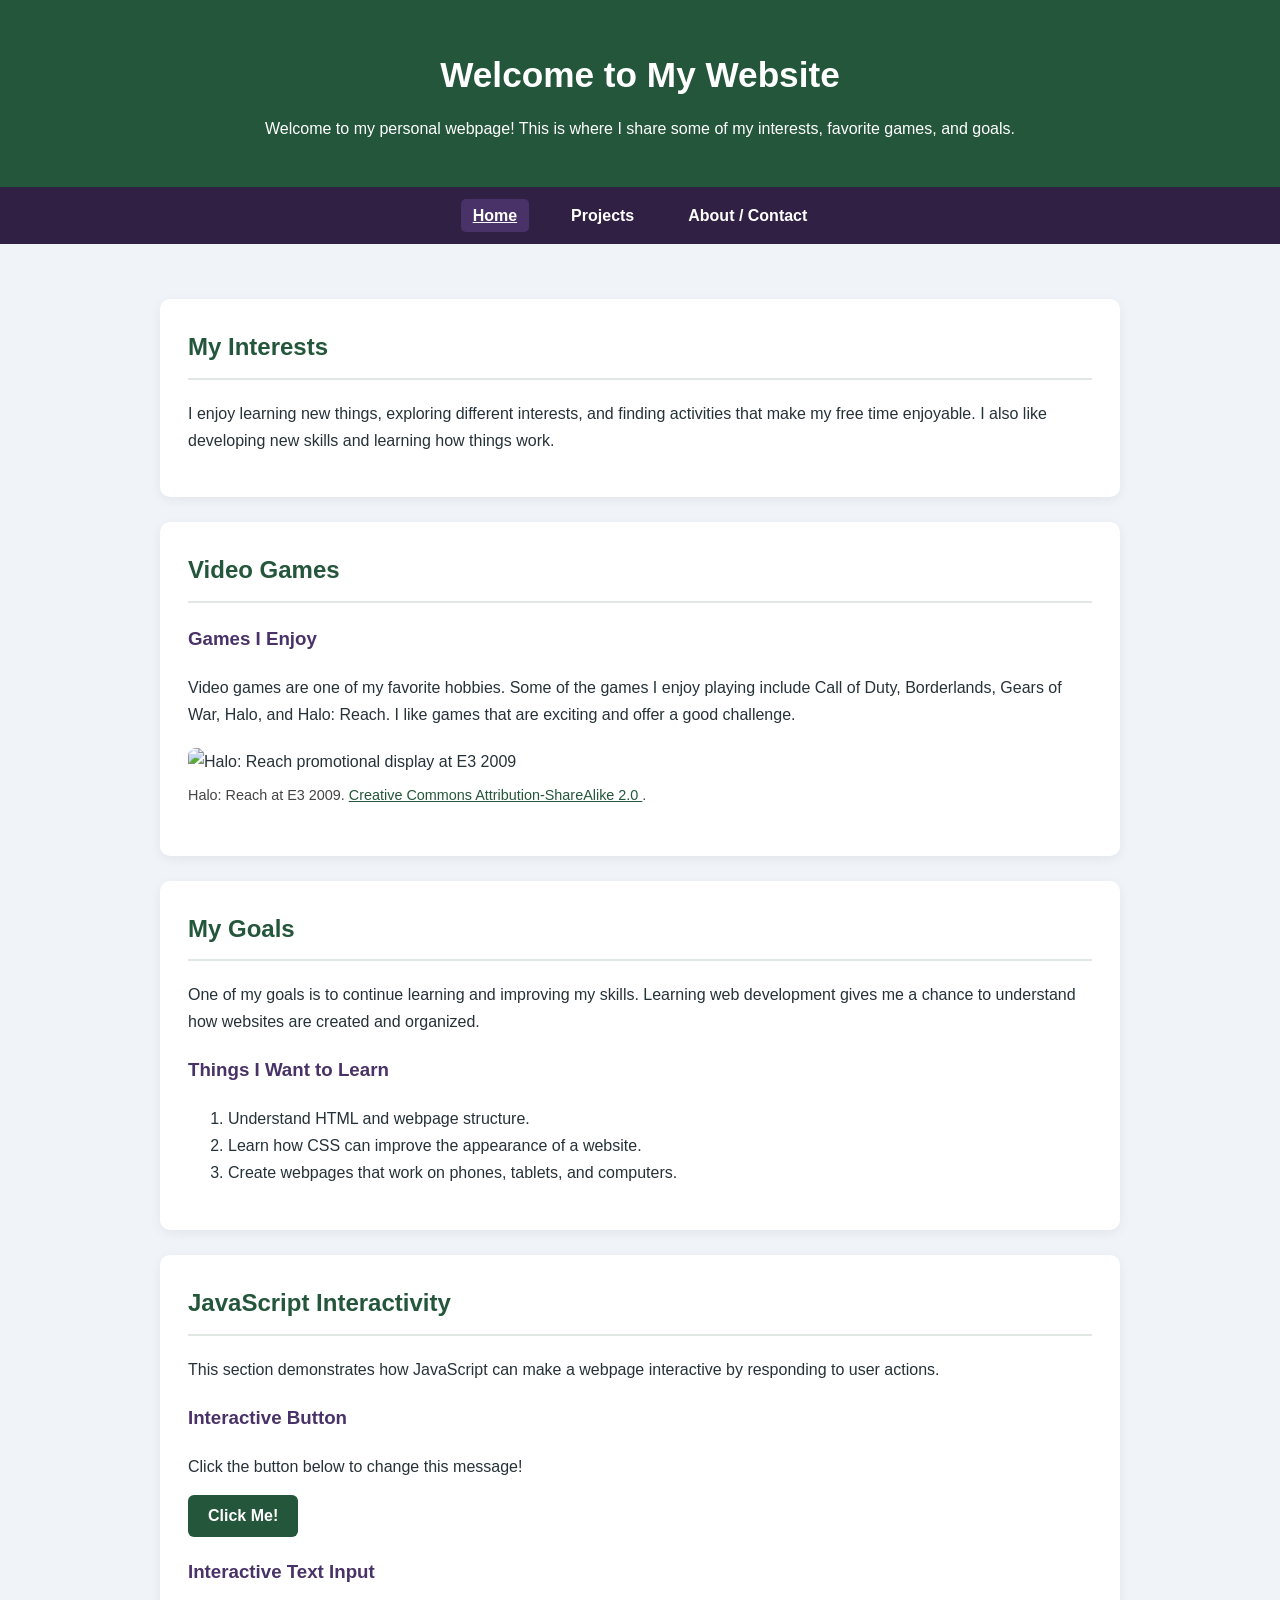
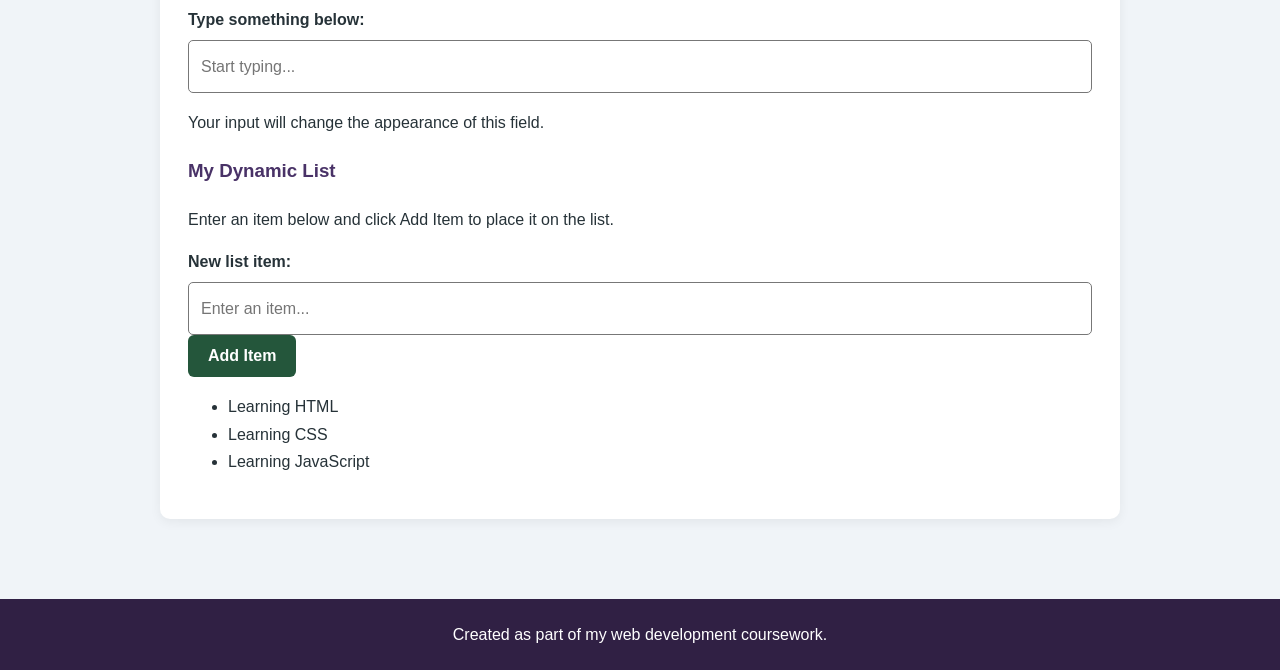
==== commit 791767c6: "Refactor index.html for content and structure changes Updated the webpage description and modified t" ====
--- a/index.html
+++ b/index.html
@@ -1,11 +1,14 @@
 
 <!DOCTYPE html>
 <html lang="en">
+
 <head>
     <meta charset="UTF-8">
     <meta name="viewport" content="width=device-width, initial-scale=1.0">
-    <meta name="description" content="My personal website featuring my interests, gaming, goals, and worldwide weather.">
+    <meta name="description" content="My personal webpage about my interests, gaming, and goals.">
+
     <title>Home | My Personal Website</title>
+
     <link rel="stylesheet" href="style.css">
     <script src="script.js" defer></script>
 </head>
@@ -15,19 +18,15 @@
     <a class="skip-link" href="#main-content">Skip to main content</a>
 
     <header>
-        <h1>Welcome to My Website</h1>
+        <h1 id="main-title">Welcome to My Website</h1>
+
         <div class="content-box">
             <p>Welcome to my personal webpage! This is where I share some of my interests, favorite games, and goals.</p>
         </div>
     </header>
 
     <nav aria-label="Main navigation">
-        <button type="button" id="menu-toggle"
-            aria-expanded="false" aria-controls="nav-list">
-            Menu
-        </button>
-
-        <ul id="nav-list">
+        <ul>
             <li><a href="index.html" aria-current="page">Home</a></li>
             <li><a href="projects.html">Projects</a></li>
             <li><a href="about.html">About / Contact</a></li>
@@ -38,6 +37,7 @@
 
         <section id="interests">
             <h2>My Interests</h2>
+
             <p>
                 I enjoy learning new things, exploring different interests,
                 and finding activities that make my free time enjoyable.
@@ -50,6 +50,7 @@
 
             <article>
                 <h3>Games I Enjoy</h3>
+
                 <p>
                     Video games are one of my favorite hobbies. Some of the
                     games I enjoy playing include Call of Duty, Borderlands,
@@ -61,14 +62,22 @@
                     <img
                         src="https://upload.wikimedia.org/wikipedia/commons/1/12/Halo_Reach-e3_2009_trailer.jpg"
                         alt="Halo: Reach promotional display at E3 2009"
-                        loading="lazy">
-                    <figcaption>Halo: Reach at E3 2009.</figcaption>
+                        loading="lazy"
+                    >
+
+                    <figcaption>
+                        Halo: Reach at E3 2009.
+                        <a href="https://creativecommons.org/licenses/by-sa/2.0/">
+                            Creative Commons Attribution-ShareAlike 2.0
+                        </a>.
+                    </figcaption>
                 </figure>
             </article>
         </section>
 
         <section id="goals">
             <h2>My Goals</h2>
+
             <p>
                 One of my goals is to continue learning and improving my
                 skills. Learning web development gives me a chance to
@@ -76,6 +85,7 @@
             </p>
 
             <h3>Things I Want to Learn</h3>
+
             <ol>
                 <li>Understand HTML and webpage structure.</li>
                 <li>Learn how CSS can improve the appearance of a website.</li>
@@ -83,69 +93,73 @@
             </ol>
         </section>
 
-        <!-- WORLDWIDE WEATHER -->
+        <!-- JavaScript Interactivity Assignment -->
 
-        <section id="weather-section">
-            <h2>🌤️ Worldwide Weather</h2>
-            <p>Search for the current weather in any city around the world!</p>
+        <section id="javascript-demo">
 
-            <div class="weather-card">
+            <h2>JavaScript Interactivity</h2>
 
-                <form id="weather-form" autocomplete="off">
+            <p>
+                This section demonstrates how JavaScript can make a webpage
+                interactive by responding to user actions.
+            </p>
 
-                    <label for="city-search">Search for a city:</label>
+            <!-- Requirement 1: Button changes page content -->
 
-                    <input
-                        type="text"
-                        id="city-search"
-                        placeholder="Start typing a city..."
-                        value="Port St. Lucie"
-                        autocomplete="off"
-                        aria-autocomplete="list"
-                        aria-controls="city-suggestions"
-                        required>
+            <h3>Interactive Button</h3>
 
-                    <ul id="city-suggestions"
-                        role="listbox"
-                        aria-label="City suggestions"
-                        hidden>
-                    </ul>
+            <p id="welcome-message" aria-live="polite">
+                Click the button below to change this message!
+            </p>
 
-                    <button type="submit" id="weather-search-button">
-                        Search Weather
-                    </button>
+            <button type="button" id="message-button">
+                Click Me!
+            </button>
 
-                </form>
+            <!-- Requirement 2: Input changes styling in real time -->
 
-                <p id="weather-status" aria-live="polite">
-                    Loading weather...
-                </p>
+            <h3>Interactive Text Input</h3>
 
-                <div id="weather-details" hidden>
+            <label for="color-input">Type something below:</label>
 
-                    <h3 id="weather-city"></h3>
+            <input
+                type="text"
+                id="color-input"
+                placeholder="Start typing..."
+            >
 
-                    <p id="weather-icon" aria-hidden="true">🌤️</p>
+            <p id="input-feedback" aria-live="polite">
+                Your input will change the appearance of this field.
+            </p>
 
-                    <h3 id="weather-temperature">--°F</h3>
+            <!-- Requirement 3: Dynamic JavaScript list -->
 
-                    <p id="weather-description">Weather conditions</p>
+            <h3>My Dynamic List</h3>
 
-                    <p id="weather-feels-like">Feels like: --°F</p>
+            <p>
+                Enter an item below and click Add Item to place it on the list.
+            </p>
 
-                    <p id="weather-humidity">Humidity: --%</p>
+            <label for="item-input">New list item:</label>
 
-                    <p id="weather-wind">Wind: -- mph</p>
+            <input
+                type="text"
+                id="item-input"
+                placeholder="Enter an item..."
+            >
 
-                    <p id="weather-updated"></p>
+            <button type="button" id="add-item-button">
+                Add Item
+            </button>
 
-                </div>
+            <p id="list-feedback" aria-live="polite"></p>
 
-                <button type="button" id="weather-refresh">
-                    Refresh Weather
-                </button>
+            <ul id="dynamic-list">
+                <li>Learning HTML</li>
+                <li>Learning CSS</li>
+                <li>Learning JavaScript</li>
+            </ul>
 
-            </div>
         </section>
 
     </main>
--- a/style.css
+++ b/style.css
@@ -303,3 +303,128 @@
         flex-direction: column;
     }
 }
+
+/* ==========================================
+   WORLDWIDE WEATHER FEATURE
+========================================== */
+
+#weather-section {
+    text-align: center;
+}
+
+.weather-card {
+    max-width: 500px;
+    margin: 20px auto;
+    padding: 25px;
+    background: #f0f7f2;
+    border: 2px solid #2e7d32;
+    border-radius: 12px;
+    color: #222;
+}
+
+#weather-form {
+    display: flex;
+    flex-direction: column;
+    gap: 12px;
+    margin-bottom: 20px;
+    text-align: left;
+}
+
+#city-search {
+    width: 100%;
+    padding: 12px;
+    border: 1px solid #777;
+    border-radius: 6px;
+    font-size: 1rem;
+    box-sizing: border-box;
+}
+
+#city-search:focus-visible {
+    outline: 3px solid #2e7d32;
+    outline-offset: 2px;
+}
+
+#city-suggestions {
+    list-style: none;
+    padding: 0;
+    margin: -8px 0 0;
+    background: white;
+    border: 1px solid #ccc;
+    border-radius: 6px;
+    text-align: left;
+    max-height: 220px;
+    overflow-y: auto;
+}
+
+#city-suggestions li {
+    padding: 12px;
+    cursor: pointer;
+    border-bottom: 1px solid #eee;
+}
+
+#city-suggestions li:hover,
+#city-suggestions li:focus-visible {
+    background: #e8f3ec;
+    outline: 2px solid #2e7d32;
+}
+
+#city-suggestions li:last-child {
+    border-bottom: none;
+}
+
+#weather-icon {
+    font-size: 3rem;
+    margin: 15px;
+}
+
+#weather-temperature {
+    font-size: 2.5rem;
+    margin: 10px;
+    color: #333366;
+}
+
+#weather-description {
+    font-size: 1.2rem;
+    font-weight: bold;
+}
+
+#weather-updated {
+    font-size: 0.85rem;
+    color: #555;
+}
+
+#weather-search-button,
+#weather-refresh {
+    padding: 12px 20px;
+    background: #2e7d32;
+    color: white;
+    border: none;
+    border-radius: 6px;
+    cursor: pointer;
+    font-size: 1rem;
+    font-weight: bold;
+}
+
+#weather-search-button:hover,
+#weather-refresh:hover {
+    background: #1b5e20;
+}
+
+#weather-search-button:focus-visible,
+#weather-refresh:focus-visible {
+    outline: 3px solid #222;
+    outline-offset: 3px;
+}
+
+#weather-search-button:disabled,
+#weather-refresh:disabled {
+    opacity: 0.6;
+    cursor: not-allowed;
+}
+
+@media (max-width: 600px) {
+    .weather-card {
+        padding: 18px;
+        margin: 15px auto;
+    }
+}
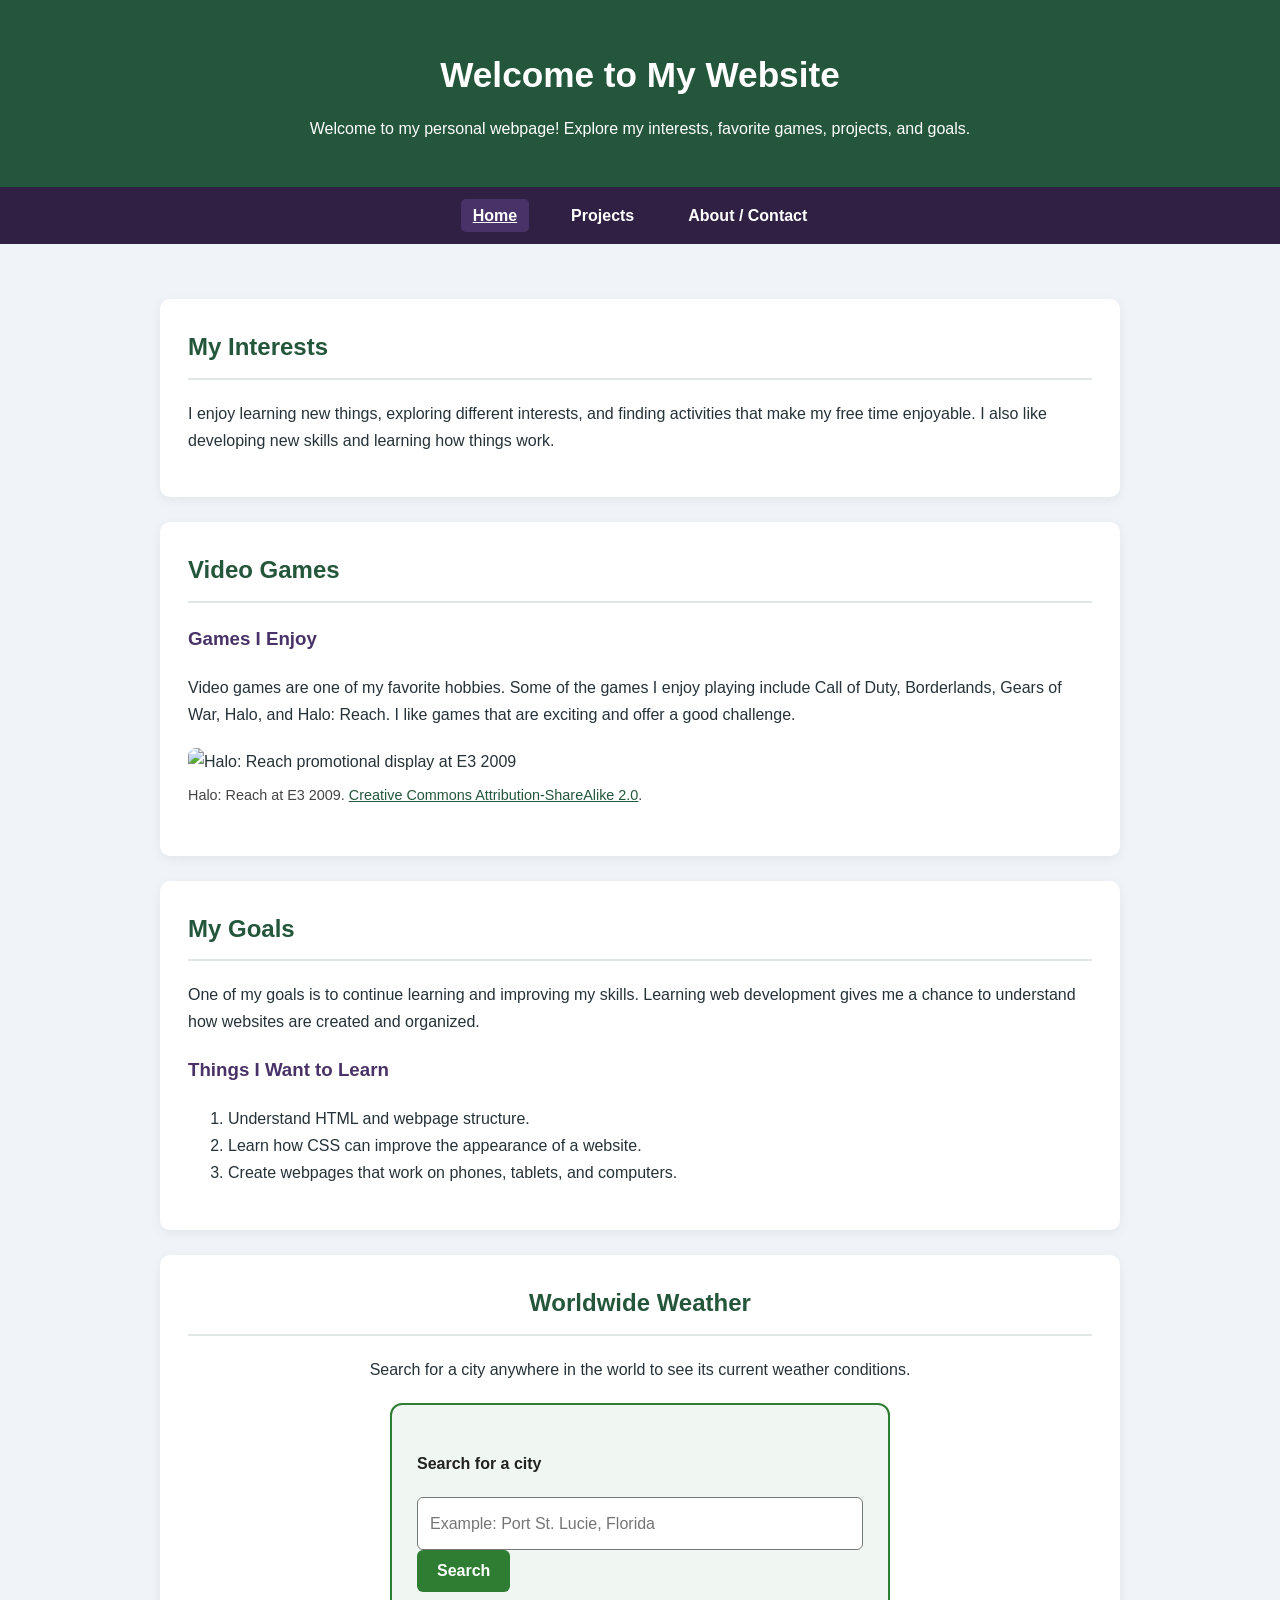
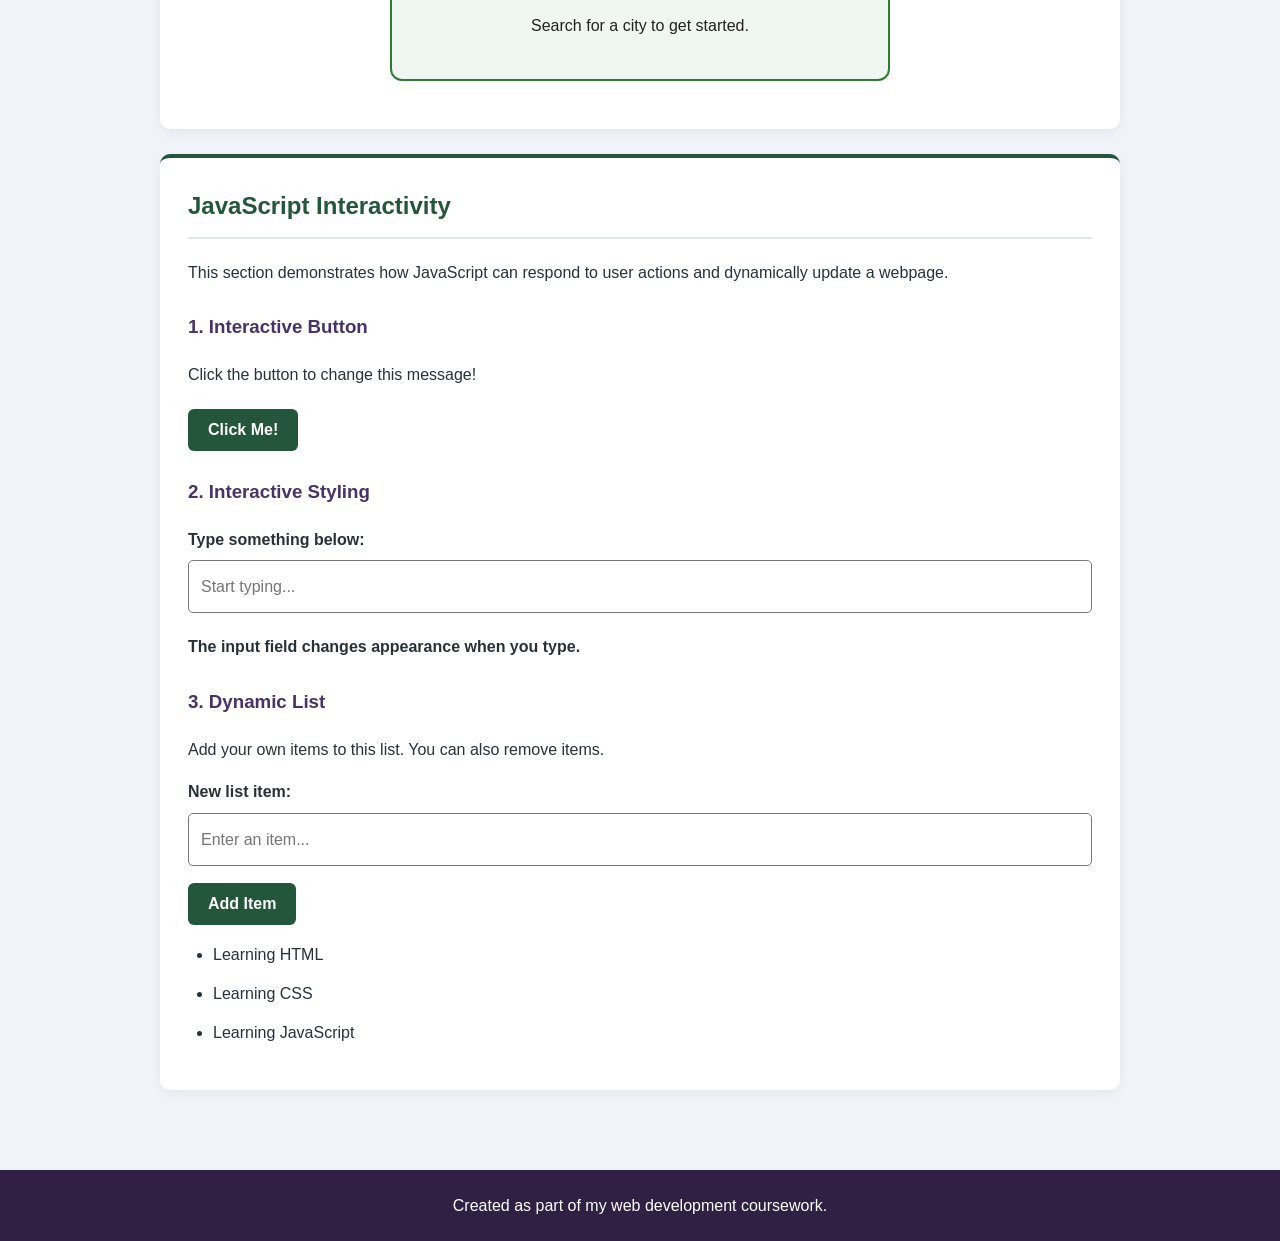
==== commit 9c5cf5fa: "Revise meta description and enhance webpage structure Updated the description meta tag and added a w" ====
--- a/index.html
+++ b/index.html
@@ -1,172 +1,152 @@
 
 <!DOCTYPE html>
 <html lang="en">
-
 <head>
     <meta charset="UTF-8">
     <meta name="viewport" content="width=device-width, initial-scale=1.0">
-    <meta name="description" content="My personal webpage about my interests, gaming, and goals.">
-
+    <meta name="description" content="My personal website featuring my interests, projects, and a live worldwide weather dashboard.">
     <title>Home | My Personal Website</title>
-
     <link rel="stylesheet" href="style.css">
     <script src="script.js" defer></script>
 </head>
-
 <body>
 
-    <a class="skip-link" href="#main-content">Skip to main content</a>
+<a class="skip-link" href="#main-content">Skip to main content</a>
 
-    <header>
-        <h1 id="main-title">Welcome to My Website</h1>
+<header>
+    <h1 id="main-title">Welcome to My Website</h1>
+    <div class="content-box">
+        <p>Welcome to my personal webpage! Explore my interests, favorite games, projects, and goals.</p>
+    </div>
+</header>
 
-        <div class="content-box">
-            <p>Welcome to my personal webpage! This is where I share some of my interests, favorite games, and goals.</p>
+<nav aria-label="Main navigation">
+    <ul>
+        <li><a href="index.html" aria-current="page">Home</a></li>
+        <li><a href="projects.html">Projects</a></li>
+        <li><a href="about.html">About / Contact</a></li>
+    </ul>
+</nav>
+
+<main id="main-content">
+
+    <section id="interests">
+        <h2>My Interests</h2>
+        <p>I enjoy learning new things, exploring different interests, and finding activities that make my free time enjoyable. I also like developing new skills and learning how things work.</p>
+    </section>
+
+    <section id="gaming">
+        <h2>Video Games</h2>
+        <article>
+            <h3>Games I Enjoy</h3>
+            <p>Video games are one of my favorite hobbies. Some of the games I enjoy playing include Call of Duty, Borderlands, Gears of War, Halo, and Halo: Reach. I like games that are exciting and offer a good challenge.</p>
+            <figure>
+                <img src="https://upload.wikimedia.org/wikipedia/commons/1/12/Halo_Reach-e3_2009_trailer.jpg"
+                     alt="Halo: Reach promotional display at E3 2009" loading="lazy">
+                <figcaption>
+                    Halo: Reach at E3 2009.
+                    <a href="https://creativecommons.org/licenses/by-sa/2.0/">Creative Commons Attribution-ShareAlike 2.0</a>.
+                </figcaption>
+            </figure>
+        </article>
+    </section>
+
+    <section id="goals">
+        <h2>My Goals</h2>
+        <p>One of my goals is to continue learning and improving my skills. Learning web development gives me a chance to understand how websites are created and organized.</p>
+        <h3>Things I Want to Learn</h3>
+        <ol>
+            <li>Understand HTML and webpage structure.</li>
+            <li>Learn how CSS can improve the appearance of a website.</li>
+            <li>Create webpages that work on phones, tablets, and computers.</li>
+        </ol>
+    </section>
+
+    <!-- WORLDWIDE WEATHER DASHBOARD -->
+    <section id="weather-section">
+        <h2>Worldwide Weather</h2>
+        <p>Search for a city anywhere in the world to see its current weather conditions.</p>
+
+        <div class="weather-card">
+            <form id="weather-form" autocomplete="off">
+                <label for="city-search">Search for a city</label>
+                <div class="weather-search-row">
+                    <input type="text" id="city-search"
+                           placeholder="Example: Port St. Lucie, Florida"
+                           aria-describedby="weather-status"
+                           aria-controls="city-suggestions"
+                           aria-autocomplete="list"
+                           required>
+                    <button type="submit" id="weather-search-button">Search</button>
+                </div>
+                <ul id="city-suggestions" role="listbox" aria-label="City suggestions" hidden></ul>
+            </form>
+
+            <p id="weather-status" role="status" aria-live="polite">Search for a city to get started.</p>
+
+            <div id="weather-results" hidden>
+                <h3 id="weather-city"></h3>
+                <p id="weather-description"></p>
+                <div class="weather-temperature">
+                    <span id="weather-icon" aria-hidden="true">🌤️</span>
+                    <span id="weather-temperature">--°F</span>
+                </div>
+
+                <div class="weather-details">
+                    <div class="weather-detail">
+                        <span>Feels Like</span>
+                        <strong id="weather-feels-like">--°F</strong>
+                    </div>
+                    <div class="weather-detail">
+                        <span>Humidity</span>
+                        <strong id="weather-humidity">--%</strong>
+                    </div>
+                    <div class="weather-detail">
+                        <span>Wind Speed</span>
+                        <strong id="weather-wind">-- mph</strong>
+                    </div>
+                </div>
+
+                <p id="weather-updated"></p>
+                <button type="button" id="weather-refresh-button">Refresh Weather</button>
+            </div>
         </div>
-    </header>
+    </section>
 
-    <nav aria-label="Main navigation">
-        <ul>
-            <li><a href="index.html" aria-current="page">Home</a></li>
-            <li><a href="projects.html">Projects</a></li>
-            <li><a href="about.html">About / Contact</a></li>
+    <!-- DOM MANIPULATION AND EVENTS ASSIGNMENT -->
+    <section id="javascript-demo">
+        <h2>JavaScript Interactivity</h2>
+        <p>This section demonstrates how JavaScript can respond to user actions and dynamically update a webpage.</p>
+
+        <h3>1. Interactive Button</h3>
+        <p id="welcome-message" aria-live="polite">Click the button to change this message!</p>
+        <button type="button" id="message-button">Click Me!</button>
+
+        <h3>2. Interactive Styling</h3>
+        <label for="color-input">Type something below:</label>
+        <input type="text" id="color-input" placeholder="Start typing...">
+        <p id="input-feedback" aria-live="polite">The input field changes appearance when you type.</p>
+
+        <h3>3. Dynamic List</h3>
+        <p>Add your own items to this list. You can also remove items.</p>
+        <label for="item-input">New list item:</label>
+        <div class="weather-search-row">
+            <input type="text" id="item-input" placeholder="Enter an item...">
+            <button type="button" id="add-item-button">Add Item</button>
+        </div>
+        <p id="list-feedback" aria-live="polite"></p>
+        <ul id="dynamic-list">
+            <li>Learning HTML</li>
+            <li>Learning CSS</li>
+            <li>Learning JavaScript</li>
         </ul>
-    </nav>
+    </section>
 
-    <main id="main-content">
+</main>
 
-        <section id="interests">
-            <h2>My Interests</h2>
-
-            <p>
-                I enjoy learning new things, exploring different interests,
-                and finding activities that make my free time enjoyable.
-                I also like developing new skills and learning how things work.
-            </p>
-        </section>
-
-        <section id="gaming">
-            <h2>Video Games</h2>
-
-            <article>
-                <h3>Games I Enjoy</h3>
-
-                <p>
-                    Video games are one of my favorite hobbies. Some of the
-                    games I enjoy playing include Call of Duty, Borderlands,
-                    Gears of War, Halo, and Halo: Reach. I like games that
-                    are exciting and offer a good challenge.
-                </p>
-
-                <figure>
-                    <img
-                        src="https://upload.wikimedia.org/wikipedia/commons/1/12/Halo_Reach-e3_2009_trailer.jpg"
-                        alt="Halo: Reach promotional display at E3 2009"
-                        loading="lazy"
-                    >
-
-                    <figcaption>
-                        Halo: Reach at E3 2009.
-                        <a href="https://creativecommons.org/licenses/by-sa/2.0/">
-                            Creative Commons Attribution-ShareAlike 2.0
-                        </a>.
-                    </figcaption>
-                </figure>
-            </article>
-        </section>
-
-        <section id="goals">
-            <h2>My Goals</h2>
-
-            <p>
-                One of my goals is to continue learning and improving my
-                skills. Learning web development gives me a chance to
-                understand how websites are created and organized.
-            </p>
-
-            <h3>Things I Want to Learn</h3>
-
-            <ol>
-                <li>Understand HTML and webpage structure.</li>
-                <li>Learn how CSS can improve the appearance of a website.</li>
-                <li>Create webpages that work on phones, tablets, and computers.</li>
-            </ol>
-        </section>
-
-        <!-- JavaScript Interactivity Assignment -->
-
-        <section id="javascript-demo">
-
-            <h2>JavaScript Interactivity</h2>
-
-            <p>
-                This section demonstrates how JavaScript can make a webpage
-                interactive by responding to user actions.
-            </p>
-
-            <!-- Requirement 1: Button changes page content -->
-
-            <h3>Interactive Button</h3>
-
-            <p id="welcome-message" aria-live="polite">
-                Click the button below to change this message!
-            </p>
-
-            <button type="button" id="message-button">
-                Click Me!
-            </button>
-
-            <!-- Requirement 2: Input changes styling in real time -->
-
-            <h3>Interactive Text Input</h3>
-
-            <label for="color-input">Type something below:</label>
-
-            <input
-                type="text"
-                id="color-input"
-                placeholder="Start typing..."
-            >
-
-            <p id="input-feedback" aria-live="polite">
-                Your input will change the appearance of this field.
-            </p>
-
-            <!-- Requirement 3: Dynamic JavaScript list -->
-
-            <h3>My Dynamic List</h3>
-
-            <p>
-                Enter an item below and click Add Item to place it on the list.
-            </p>
-
-            <label for="item-input">New list item:</label>
-
-            <input
-                type="text"
-                id="item-input"
-                placeholder="Enter an item..."
-            >
-
-            <button type="button" id="add-item-button">
-                Add Item
-            </button>
-
-            <p id="list-feedback" aria-live="polite"></p>
-
-            <ul id="dynamic-list">
-                <li>Learning HTML</li>
-                <li>Learning CSS</li>
-                <li>Learning JavaScript</li>
-            </ul>
-
-        </section>
-
-    </main>
-
-    <footer>
-        <p>Created as part of my web development coursework.</p>
-    </footer>
+<footer>
+    <p>Created as part of my web development coursework.</p>
+</footer>
 
 </body>
 </html>
--- a/style.css
+++ b/style.css
@@ -428,3 +428,60 @@
         margin: 15px auto;
     }
 }
+
+/* JavaScript Interactivity Assignment */
+
+#javascript-demo {
+    border-top: 4px solid #24563B;
+}
+
+#javascript-demo h2 {
+    color: #24563B;
+}
+
+#javascript-demo h3 {
+    margin-top: 25px;
+}
+
+#javascript-demo input {
+    margin-bottom: 12px;
+    transition: background-color 0.3s ease, border-color 0.3s ease;
+}
+
+/* Input styling changes when the user types */
+
+#javascript-demo input.input-active {
+    background-color: #e4f5e9;
+    border: 2px solid #24563B;
+}
+
+#input-feedback,
+#list-feedback {
+    font-weight: bold;
+    margin-top: 8px;
+}
+
+/* Dynamic list styling */
+
+#dynamic-list {
+    padding-left: 25px;
+}
+
+#dynamic-list li {
+    margin-bottom: 12px;
+}
+
+.remove-button {
+    margin-left: 12px;
+    padding: 6px 12px;
+    font-size: 13px;
+    background-color: #493267;
+}
+
+.remove-button:hover {
+    background-color: #302044;
+}
+
+#javascript-demo button {
+    margin-top: 5px;
+}
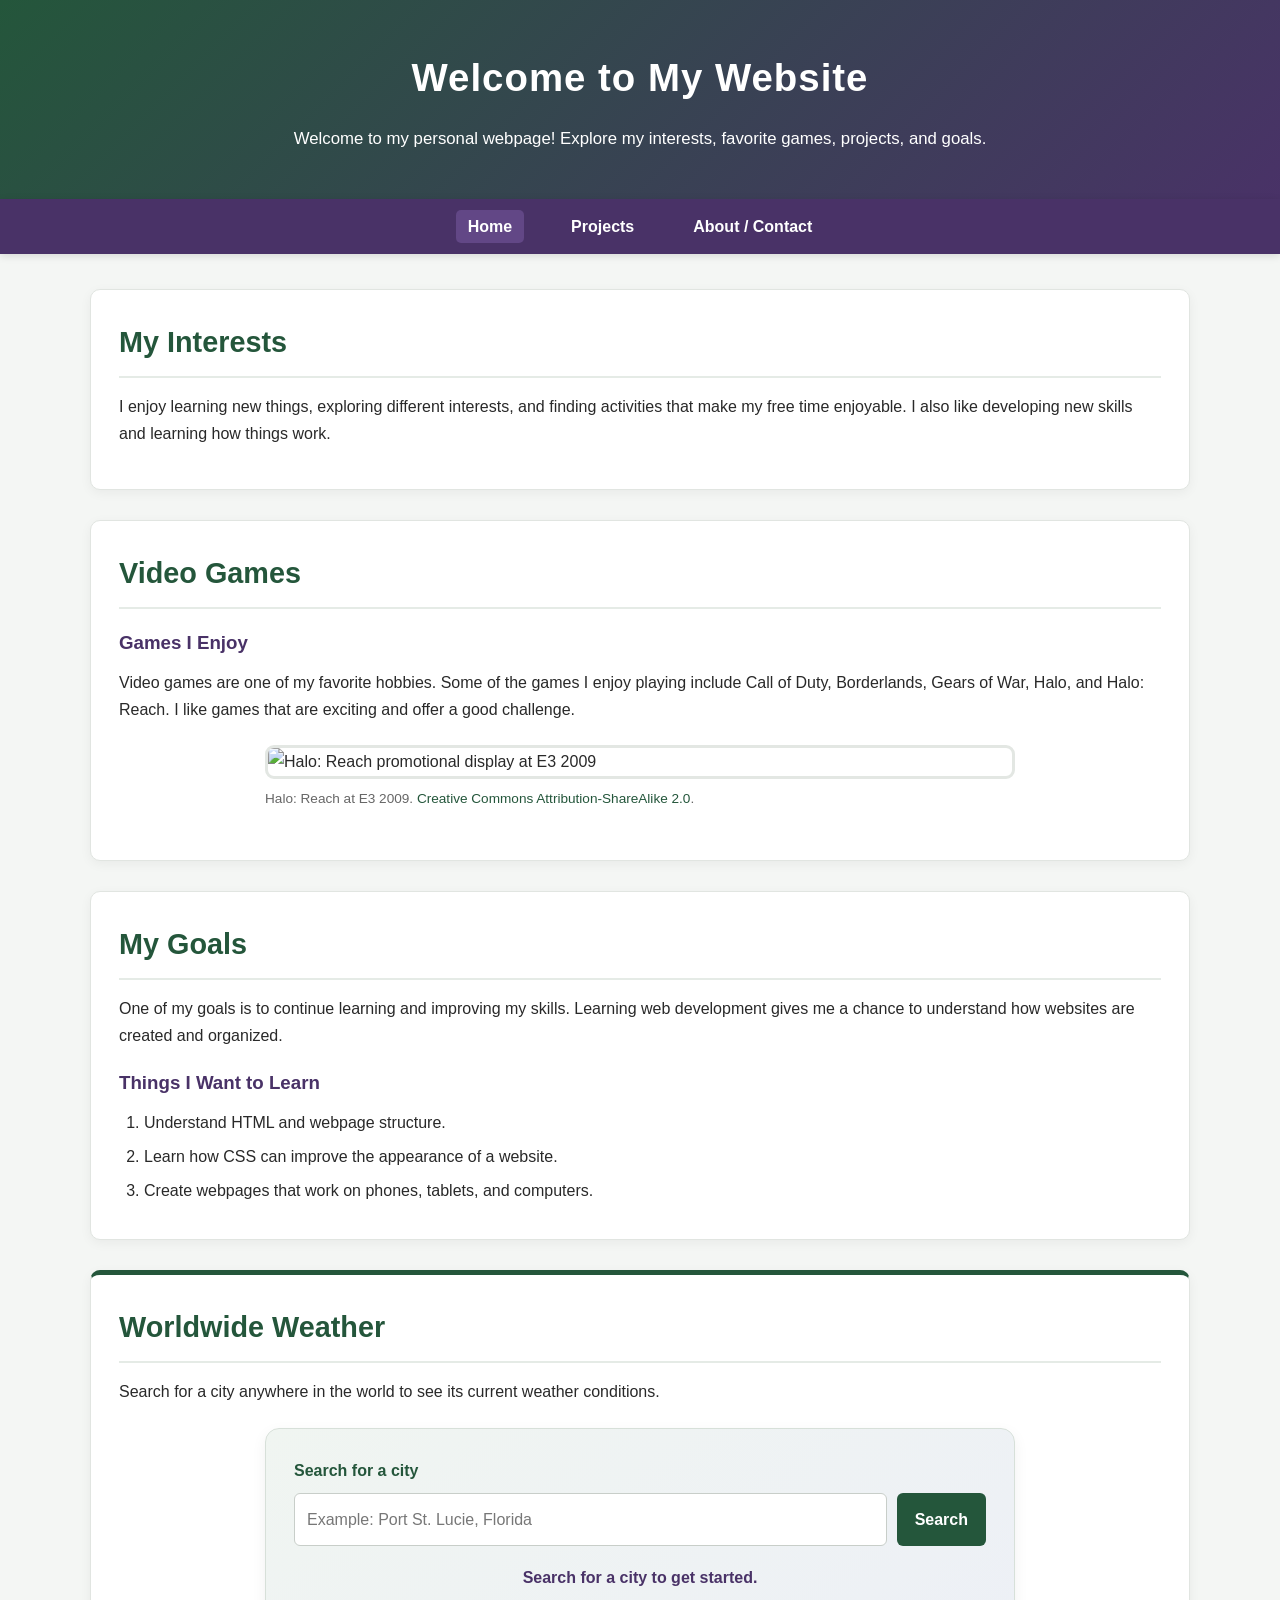
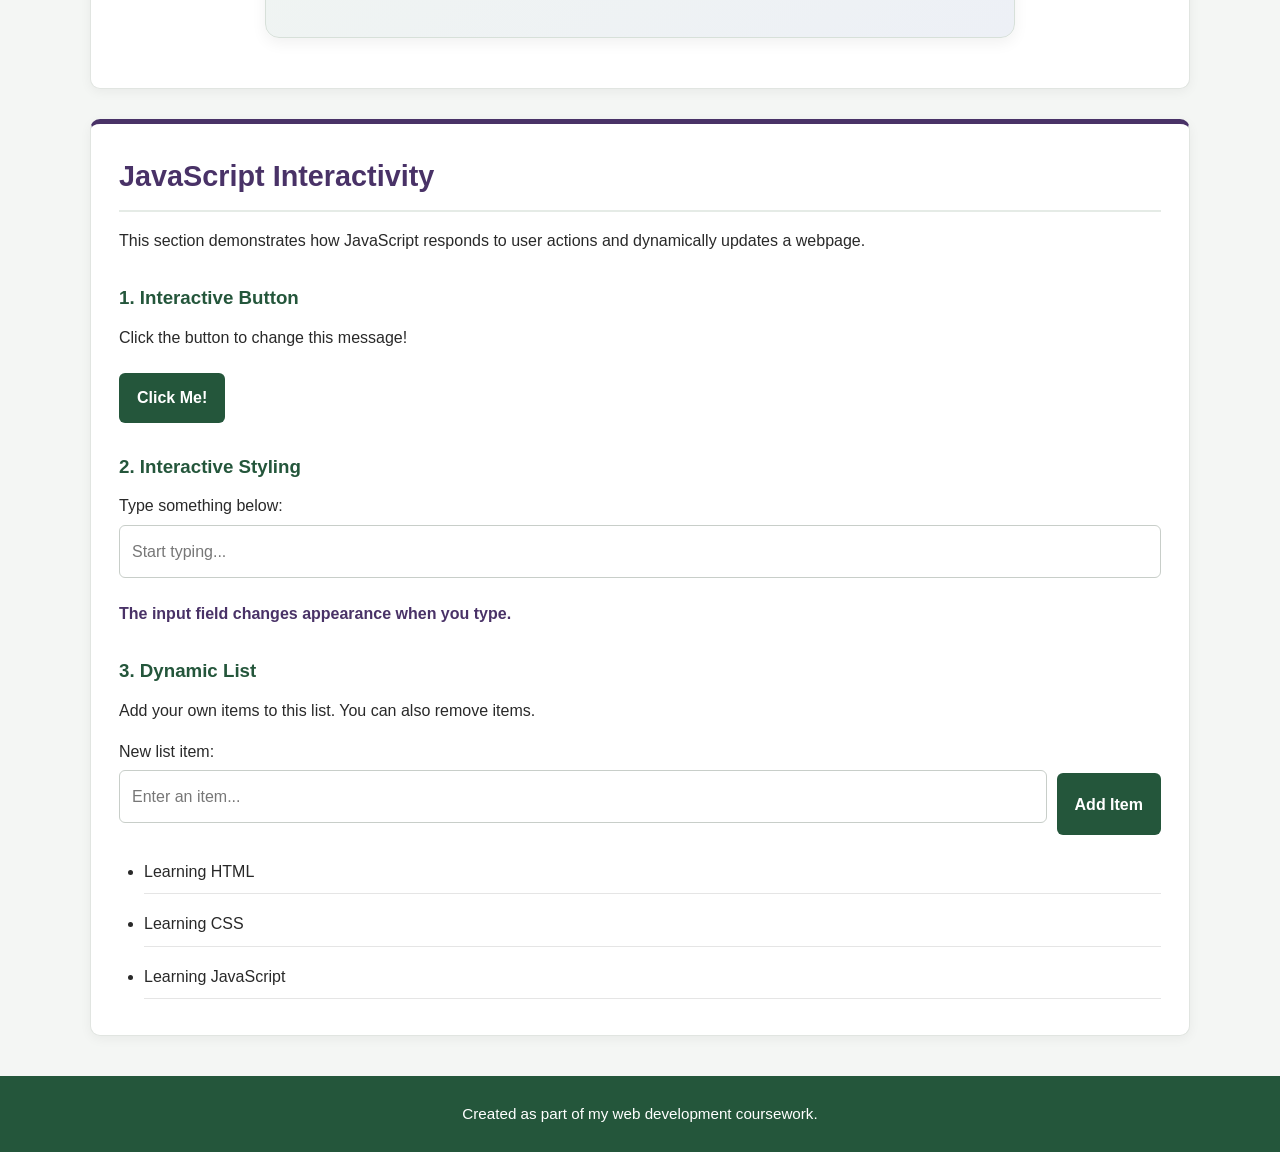
==== commit 2d6830e0: "Improve HTML structure and formatting Refactor HTML structure for better readability and accessibili" ====
--- a/index.html
+++ b/index.html
@@ -21,7 +21,12 @@
 </header>
 
 <nav aria-label="Main navigation">
-    <ul>
+    <button type="button" class="menu-toggle"
+            aria-expanded="false" aria-controls="nav-links">
+        Menu
+    </button>
+
+    <ul class="nav-links" id="nav-links">
         <li><a href="index.html" aria-current="page">Home</a></li>
         <li><a href="projects.html">Projects</a></li>
         <li><a href="about.html">About / Contact</a></li>
@@ -62,7 +67,6 @@
         </ol>
     </section>
 
-    <!-- WORLDWIDE WEATHER DASHBOARD -->
     <section id="weather-section">
         <h2>Worldwide Weather</h2>
         <p>Search for a city anywhere in the world to see its current weather conditions.</p>
@@ -79,14 +83,18 @@
                            required>
                     <button type="submit" id="weather-search-button">Search</button>
                 </div>
-                <ul id="city-suggestions" role="listbox" aria-label="City suggestions" hidden></ul>
+                <ul id="city-suggestions" role="listbox"
+                    aria-label="City suggestions" hidden></ul>
             </form>
 
-            <p id="weather-status" role="status" aria-live="polite">Search for a city to get started.</p>
+            <p id="weather-status" role="status" aria-live="polite">
+                Search for a city to get started.
+            </p>
 
             <div id="weather-results" hidden>
                 <h3 id="weather-city"></h3>
                 <p id="weather-description"></p>
+
                 <div class="weather-temperature">
                     <span id="weather-icon" aria-hidden="true">🌤️</span>
                     <span id="weather-temperature">--°F</span>
@@ -108,24 +116,29 @@
                 </div>
 
                 <p id="weather-updated"></p>
-                <button type="button" id="weather-refresh-button">Refresh Weather</button>
+                <button type="button" id="weather-refresh-button">
+                    Refresh Weather
+                </button>
             </div>
         </div>
     </section>
 
-    <!-- DOM MANIPULATION AND EVENTS ASSIGNMENT -->
     <section id="javascript-demo">
         <h2>JavaScript Interactivity</h2>
-        <p>This section demonstrates how JavaScript can respond to user actions and dynamically update a webpage.</p>
+        <p>This section demonstrates how JavaScript responds to user actions and dynamically updates a webpage.</p>
 
         <h3>1. Interactive Button</h3>
-        <p id="welcome-message" aria-live="polite">Click the button to change this message!</p>
+        <p id="welcome-message" aria-live="polite">
+            Click the button to change this message!
+        </p>
         <button type="button" id="message-button">Click Me!</button>
 
         <h3>2. Interactive Styling</h3>
         <label for="color-input">Type something below:</label>
         <input type="text" id="color-input" placeholder="Start typing...">
-        <p id="input-feedback" aria-live="polite">The input field changes appearance when you type.</p>
+        <p id="input-feedback" aria-live="polite">
+            The input field changes appearance when you type.
+        </p>
 
         <h3>3. Dynamic List</h3>
         <p>Add your own items to this list. You can also remove items.</p>
--- a/style.css
+++ b/style.css
@@ -1,11 +1,14 @@
 
-/* =====================================
+/* =========================================
    MY PERSONAL WEBSITE
-   Shared stylesheet for all three pages
-   ===================================== */
-
-/* 1. Global styles */
+   Complete Main Stylesheet
+   ========================================= */
+
+/* ---------- GLOBAL RESET ---------- */
+
 * {
+    margin: 0;
+    padding: 0;
     box-sizing: border-box;
 }
 
@@ -14,42 +17,124 @@
 }
 
 body {
-    margin: 0;
-    padding: 0;
     font-family: Arial, Helvetica, sans-serif;
-    background-color: #f0f4f8;
-    color: #263238;
+    background-color: #f4f6f4;
+    color: #292929;
     line-height: 1.7;
-}
-
-/* 2. Header */
+    min-height: 100vh;
+}
+
+img {
+    max-width: 100%;
+    height: auto;
+    display: block;
+}
+
+a {
+    color: #24563b;
+    text-decoration: none;
+}
+
+a:hover {
+    text-decoration: underline;
+}
+
+button,
+input {
+    font: inherit;
+}
+
+button {
+    cursor: pointer;
+    border: none;
+    border-radius: 6px;
+    padding: 11px 18px;
+    background-color: #24563b;
+    color: white;
+    font-weight: bold;
+    transition: background-color 0.25s ease,
+                transform 0.2s ease;
+}
+
+button:hover {
+    background-color: #183d29;
+    transform: translateY(-1px);
+}
+
+button:disabled {
+    opacity: 0.6;
+    cursor: not-allowed;
+    transform: none;
+}
+
+button:focus-visible,
+a:focus-visible,
+input:focus-visible {
+    outline: 3px solid #7651a8;
+    outline-offset: 3px;
+}
+
+input {
+    width: 100%;
+    padding: 12px;
+    border: 1px solid #c8cec9;
+    border-radius: 6px;
+    background-color: white;
+    color: #292929;
+}
+
+input::placeholder {
+    color: #777;
+}
+
+/* ---------- ACCESSIBILITY ---------- */
+
+.skip-link {
+    position: absolute;
+    left: -9999px;
+    top: 10px;
+    z-index: 1000;
+    background: white;
+    padding: 10px;
+}
+
+.skip-link:focus {
+    left: 10px;
+}
+
+/* ---------- HEADER ---------- */
+
 header {
-    background-color: #24563b;
-    color: #ffffff;
+    background: linear-gradient(135deg, #24563b, #493267);
+    color: white;
     text-align: center;
     padding: 45px 20px;
 }
 
 header h1 {
-    margin: 0 0 10px;
-    font-size: 2.2rem;
+    font-size: 2.4rem;
+    margin-bottom: 12px;
+    letter-spacing: 1px;
+}
+
+header .content-box {
+    max-width: 750px;
+    margin: 15px auto 0;
 }
 
 header p {
-    max-width: 750px;
-    margin: 0 auto;
-    color: #ffffff;
-}
-
-.content-box {
-    max-width: 800px;
-    margin: 0 auto;
-}
-
-/* 3. Navigation */
+    font-size: 1.05rem;
+}
+
+/* ---------- NAVIGATION ---------- */
+
 nav {
-    background-color: #302044;
-    padding: 15px 20px;
+    background-color: #493267;
+    padding: 14px 10px;
+    position: sticky;
+    top: 0;
+    z-index: 100;
+    box-shadow: 0 2px 8px rgba(0, 0, 0, 0.12);
 }
 
 nav ul {
@@ -58,430 +143,516 @@
     justify-content: center;
     align-items: center;
     flex-wrap: wrap;
-    gap: 30px;
-    margin: 0;
-    padding: 0;
+    gap: 35px;
 }
 
 nav a {
-    color: #ffffff;
-    text-decoration: none;
+    color: white;
     font-weight: bold;
     padding: 8px 12px;
     border-radius: 5px;
+    transition: background-color 0.2s ease;
 }
 
 nav a:hover,
 nav a[aria-current="page"] {
-    background-color: #493267;
-    text-decoration: underline;
-}
-
-/* Mobile menu button */
-#menu-toggle {
-    display: none;
-    margin: 0 auto;
-}
-
-/* 4. Main content */
+    background-color: #624786;
+    text-decoration: none;
+}
+
+/* ---------- MAIN CONTENT ---------- */
+
 main {
-    max-width: 1000px;
+    width: 90%;
+    max-width: 1100px;
     margin: 35px auto;
-    padding: 20px;
 }
 
 section {
-    background-color: #ffffff;
+    background-color: white;
+    margin-bottom: 30px;
     padding: 28px;
-    margin-bottom: 25px;
     border-radius: 10px;
-    box-shadow: 0 3px 12px rgba(0, 0, 0, 0.06);
-}
-
-h2 {
-    color: #24563b;
-    margin-top: 0;
-    border-bottom: 2px solid #e1e8e3;
-    padding-bottom: 10px;
-}
-
-h3 {
+    border: 1px solid #e1e5e1;
+    box-shadow: 0 3px 12px rgba(0, 0, 0, 0.05);
+}
+
+section h2 {
+    color: #24563b;
+    font-size: 1.8rem;
+    margin-bottom: 15px;
+    border-bottom: 2px solid #e5ebe6;
+    padding-bottom: 9px;
+}
+
+section h3 {
     color: #493267;
-}
-
-p {
-    margin-bottom: 15px;
-}
-
-/* 5. Images */
-img {
-    max-width: 100%;
-    height: auto;
-    border-radius: 8px;
-}
-
-figure {
-    margin: 20px 0;
-}
-
-figcaption {
-    font-size: 0.9rem;
-    color: #444444;
+    margin: 18px 0 10px;
+}
+
+section p {
+    margin-bottom: 14px;
+}
+
+section ol,
+section ul:not(#city-suggestions) {
+    padding-left: 25px;
+}
+
+section li {
+    margin-bottom: 7px;
+}
+
+/* ---------- GAMING SECTION ---------- */
+
+#gaming figure {
+    margin: 22px auto;
+    max-width: 750px;
+}
+
+#gaming figure img {
+    width: 100%;
+    border-radius: 9px;
+    border: 3px solid #e3e7e3;
+}
+
+#gaming figcaption {
+    color: #666;
+    font-size: 0.85rem;
     margin-top: 8px;
 }
 
-/* 6. Links */
-a {
-    color: #24563b;
-}
-
-a:hover {
-    text-decoration: underline;
-}
-
-/* 7. Buttons */
-button {
-    background-color: #24563b;
-    color: #ffffff;
-    border: none;
-    border-radius: 6px;
-    padding: 12px 20px;
-    font-size: 16px;
-    font-weight: bold;
-    cursor: pointer;
-}
-
-button:hover {
-    background-color: #193d29;
-}
-
-/* 8. Keyboard accessibility */
-a:focus-visible,
-button:focus-visible,
-input:focus-visible,
-textarea:focus-visible {
-    outline: 3px solid #e09b27;
-    outline-offset: 4px;
-}
-
-.skip-link {
-    position: absolute;
-    left: -9999px;
-    top: 10px;
-    background-color: #ffffff;
-    color: #24563b;
-    padding: 12px;
-    z-index: 100;
-}
-
-.skip-link:focus {
-    left: 10px;
-}
-
-/* 9. Contact form */
-form {
-    margin-top: 20px;
-}
-
-fieldset {
-    border: 1px solid #777777;
-    border-radius: 8px;
-    padding: 22px;
-    margin-bottom: 22px;
-}
-
-legend {
-    color: #302044;
-    font-weight: bold;
-    padding: 0 10px;
-}
-
-.form-group {
-    margin-bottom: 20px;
-}
-
-label {
+/* ---------- WEATHER SECTION ---------- */
+
+#weather-section {
+    border-top: 5px solid #24563b;
+}
+
+#weather-section h2 {
+    color: #24563b;
+}
+
+.weather-card {
+    max-width: 750px;
+    margin: 22px auto;
+    padding: 28px;
+    background: linear-gradient(145deg, #f0f5f1, #edf0f6);
+    border: 1px solid #d7e0d9;
+    border-radius: 14px;
+    text-align: center;
+    box-shadow: 0 5px 15px rgba(0, 0, 0, 0.06);
+}
+
+.weather-card form {
+    position: relative;
+    text-align: left;
+}
+
+.weather-card label {
     display: block;
     font-weight: bold;
-    margin-bottom: 7px;
-}
-
-input,
-textarea {
-    width: 100%;
-    padding: 12px;
-    border: 1px solid #777777;
-    border-radius: 5px;
-    font: inherit;
-}
-
-textarea {
-    min-height: 130px;
-    resize: vertical;
-}
-
-/* Form validation errors */
-.field-error {
-    display: block;
-    color: #b00020;
-    font-weight: bold;
-    margin-top: 5px;
-}
-
-input[aria-invalid="true"],
-textarea[aria-invalid="true"] {
-    border: 2px solid #b00020;
-    background-color: #fff5f5;
-}
-
-#form-status {
-    font-weight: bold;
-    margin-top: 15px;
-}
-
-/* 10. API information area */
-.api-card {
-    background-color: #f0f4f8;
-    border-left: 5px solid #24563b;
-    padding: 20px;
-    border-radius: 6px;
-    margin-top: 20px;
-}
-
-/* 11. Footer */
-footer {
-    background-color: #302044;
-    color: #ffffff;
-    text-align: center;
-    padding: 22px;
-    margin-top: 35px;
-}
-
-footer p {
-    color: #ffffff;
-    margin: 0;
-}
-
-/* 12. Responsive design */
-@media (max-width: 600px) {
-    header {
-        padding: 30px 15px;
-    }
-
-    header h1 {
-        font-size: 1.8rem;
-    }
-
-    main {
-        margin: 15px auto;
-        padding: 12px;
-    }
-
-    section {
-        padding: 20px;
-    }
-
- nav ul {
+    color: #24563b;
+    margin-bottom: 9px;
+}
+
+.weather-search-row {
+    display: flex;
     gap: 10px;
-    display: none;
-}
-
-    fieldset {
-        padding: 15px;
-    }
-
-    #menu-toggle {
-        display: block;
-    }
-
-    nav ul.mobile-hidden {
-        display: none;
-    }
-
-    nav ul.mobile-visible {
-        display: flex;
-        flex-direction: column;
-    }
-}
-
-/* ==========================================
-   WORLDWIDE WEATHER FEATURE
-========================================== */
-
-#weather-section {
-    text-align: center;
-}
-
-.weather-card {
-    max-width: 500px;
-    margin: 20px auto;
-    padding: 25px;
-    background: #f0f7f2;
-    border: 2px solid #2e7d32;
-    border-radius: 12px;
-    color: #222;
-}
-
-#weather-form {
-    display: flex;
-    flex-direction: column;
-    gap: 12px;
-    margin-bottom: 20px;
-    text-align: left;
-}
-
-#city-search {
-    width: 100%;
-    padding: 12px;
-    border: 1px solid #777;
-    border-radius: 6px;
-    font-size: 1rem;
-    box-sizing: border-box;
-}
-
-#city-search:focus-visible {
-    outline: 3px solid #2e7d32;
-    outline-offset: 2px;
-}
+    align-items: stretch;
+}
+
+.weather-search-row input {
+    flex: 1;
+    min-width: 0;
+}
+
+.weather-search-row button {
+    flex-shrink: 0;
+}
+
+/* City autocomplete */
 
 #city-suggestions {
     list-style: none;
     padding: 0;
-    margin: -8px 0 0;
+    margin: 5px 0 15px;
+    position: relative;
+    z-index: 10;
     background: white;
-    border: 1px solid #ccc;
-    border-radius: 6px;
+    border: 1px solid #d1d8d2;
+    border-radius: 7px;
+    overflow: hidden;
     text-align: left;
-    max-height: 220px;
-    overflow-y: auto;
+    box-shadow: 0 4px 10px rgba(0, 0, 0, 0.08);
+}
+
+#city-suggestions[hidden] {
+    display: none;
 }
 
 #city-suggestions li {
-    padding: 12px;
-    cursor: pointer;
-    border-bottom: 1px solid #eee;
-}
-
-#city-suggestions li:hover,
-#city-suggestions li:focus-visible {
-    background: #e8f3ec;
-    outline: 2px solid #2e7d32;
-}
-
-#city-suggestions li:last-child {
-    border-bottom: none;
+    margin: 0;
+    padding: 0;
+}
+
+#city-suggestions button {
+    display: block;
+    width: 100%;
+    text-align: left;
+    border-radius: 0;
+    padding: 12px 15px;
+    background-color: white;
+    color: #24563b;
+    font-weight: normal;
+    transform: none;
+}
+
+#city-suggestions button:hover,
+#city-suggestions button[aria-selected="true"] {
+    background-color: #e3eee5;
+    color: #183d29;
+}
+
+/* Weather status */
+
+#weather-status {
+    margin: 18px 0;
+    font-weight: bold;
+    color: #493267;
+}
+
+#weather-status.weather-error {
+    color: #b42318;
+}
+
+/* Weather results */
+
+#weather-results {
+    padding-top: 15px;
+    animation: weatherFade 0.4s ease;
+}
+
+#weather-results[hidden] {
+    display: none;
+}
+
+#weather-city {
+    font-size: 1.5rem;
+    color: #24563b;
+}
+
+#weather-description {
+    color: #555;
+    font-size: 1rem;
+}
+
+.weather-temperature {
+    display: flex;
+    justify-content: center;
+    align-items: center;
+    gap: 18px;
+    font-size: 3rem;
+    font-weight: bold;
+    color: #493267;
+    margin: 20px 0;
 }
 
 #weather-icon {
-    font-size: 3rem;
-    margin: 15px;
-}
-
-#weather-temperature {
-    font-size: 2.5rem;
-    margin: 10px;
-    color: #333366;
-}
-
-#weather-description {
-    font-size: 1.2rem;
-    font-weight: bold;
+    font-size: 3.5rem;
+}
+
+.weather-details {
+    display: grid;
+    grid-template-columns: repeat(3, 1fr);
+    gap: 12px;
+    margin: 25px 0;
+}
+
+.weather-detail {
+    background-color: white;
+    border: 1px solid #e0e5e0;
+    border-radius: 9px;
+    padding: 17px 10px;
+    display: flex;
+    flex-direction: column;
+    gap: 7px;
+}
+
+.weather-detail span {
+    color: #666;
+    font-size: 0.9rem;
+}
+
+.weather-detail strong {
+    color: #24563b;
+    font-size: 1.15rem;
 }
 
 #weather-updated {
     font-size: 0.85rem;
-    color: #555;
-}
-
-#weather-search-button,
-#weather-refresh {
-    padding: 12px 20px;
-    background: #2e7d32;
-    color: white;
-    border: none;
-    border-radius: 6px;
-    cursor: pointer;
-    font-size: 1rem;
-    font-weight: bold;
-}
-
-#weather-search-button:hover,
-#weather-refresh:hover {
-    background: #1b5e20;
-}
-
-#weather-search-button:focus-visible,
-#weather-refresh:focus-visible {
-    outline: 3px solid #222;
-    outline-offset: 3px;
-}
-
-#weather-search-button:disabled,
-#weather-refresh:disabled {
-    opacity: 0.6;
-    cursor: not-allowed;
-}
-
-@media (max-width: 600px) {
-    .weather-card {
-        padding: 18px;
-        margin: 15px auto;
-    }
-}
-
-/* JavaScript Interactivity Assignment */
+    color: #777;
+    margin-bottom: 15px;
+}
+
+#weather-refresh-button {
+    background-color: #493267;
+}
+
+#weather-refresh-button:hover {
+    background-color: #302044;
+}
+
+/* ---------- JAVASCRIPT ASSIGNMENT ---------- */
 
 #javascript-demo {
-    border-top: 4px solid #24563B;
+    border-top: 5px solid #493267;
 }
 
 #javascript-demo h2 {
-    color: #24563B;
+    color: #493267;
 }
 
 #javascript-demo h3 {
-    margin-top: 25px;
+    margin-top: 28px;
+    color: #24563b;
+}
+
+#javascript-demo button {
+    margin-top: 8px;
 }
 
 #javascript-demo input {
+    margin-top: 5px;
     margin-bottom: 12px;
-    transition: background-color 0.3s ease, border-color 0.3s ease;
-}
-
-/* Input styling changes when the user types */
+    transition: background-color 0.3s ease,
+                border-color 0.3s ease,
+                box-shadow 0.3s ease;
+}
+
+/* Interactive input styling */
 
 #javascript-demo input.input-active {
     background-color: #e4f5e9;
-    border: 2px solid #24563B;
+    border: 2px solid #24563b;
+    box-shadow: 0 0 5px rgba(36, 86, 59, 0.2);
 }
 
 #input-feedback,
 #list-feedback {
+    color: #493267;
     font-weight: bold;
-    margin-top: 8px;
-}
-
-/* Dynamic list styling */
+    margin: 10px 0;
+}
+
+/* Dynamic list */
 
 #dynamic-list {
+    margin-top: 15px;
     padding-left: 25px;
 }
 
 #dynamic-list li {
-    margin-bottom: 12px;
+    padding: 8px 0;
+    margin-bottom: 8px;
+    border-bottom: 1px solid #e5e5e5;
 }
 
 .remove-button {
     margin-left: 12px;
     padding: 6px 12px;
-    font-size: 13px;
     background-color: #493267;
+    font-size: 0.8rem;
 }
 
 .remove-button:hover {
     background-color: #302044;
 }
 
-#javascript-demo button {
-    margin-top: 5px;
-}
+/* ---------- FOOTER ---------- */
+
+footer {
+    background-color: #24563b;
+    color: white;
+    text-align: center;
+    padding: 25px 15px;
+    margin-top: 40px;
+}
+
+footer p {
+    margin: 0;
+    font-size: 0.95rem;
+}
+
+/* ---------- ANIMATIONS ---------- */
+
+@keyframes weatherFade {
+    from {
+        opacity: 0;
+        transform: translateY(8px);
+    }
+
+    to {
+        opacity: 1;
+        transform: translateY(0);
+    }
+}
+
+/* ---------- TABLET RESPONSIVENESS ---------- */
+
+@media (max-width: 768px) {
+
+    header h1 {
+        font-size: 2rem;
+    }
+
+    main {
+        width: 94%;
+        margin: 22px auto;
+    }
+
+    section {
+        padding: 22px;
+    }
+
+    nav ul {
+        gap: 12px;
+    }
+
+    .weather-card {
+        padding: 20px;
+    }
+}
+
+/* ---------- MOBILE RESPONSIVENESS ---------- */
+
+@media (max-width: 600px) {
+
+    header {
+        padding: 30px 15px;
+    }
+
+    header h1 {
+        font-size: 1.7rem;
+    }
+
+    nav {
+        position: relative;
+    }
+
+    nav ul {
+        flex-direction: column;
+        gap: 10px;
+    }
+
+    main {
+        width: 94%;
+    }
+
+    section {
+        padding: 18px;
+    }
+
+    section h2 {
+        font-size: 1.5rem;
+    }
+
+    .weather-card {
+        padding: 16px;
+    }
+
+    .weather-search-row {
+        flex-direction: column;
+    }
+
+    .weather-search-row button {
+        width: 100%;
+    }
+
+    .weather-details {
+        grid-template-columns: 1fr;
+    }
+
+    .weather-temperature {
+        font-size: 2.3rem;
+    }
+
+    #weather-icon {
+        font-size: 2.8rem;
+    }
+
+    .remove-button {
+        margin-left: 5px;
+    }
+
+    footer {
+        padding: 20px 12px;
+    }
+}
+
+/* ---------- REDUCED MOTION ---------- */
+
+@media (prefers-reduced-motion: reduce) {
+    *,
+    *::before,
+    *::after {
+        scroll-behavior: auto !important;
+        animation-duration: 0.01ms !important;
+        transition-duration: 0.01ms !important;
+    }
+}
+
+/* =========================================
+   NAVIGATION MENU FIX
+   Desktop and Mobile
+   ========================================= */
+
+/* DESKTOP */
+.menu-toggle {
+    display: none;
+}
+
+.nav-links {
+    display: flex;
+    justify-content: center;
+    align-items: center;
+    flex-wrap: wrap;
+    gap: 35px;
+    list-style: none;
+}
+
+/* MOBILE */
+@media (max-width: 600px) {
+
+    nav {
+        text-align: center;
+    }
+
+    .menu-toggle {
+        display: block;
+        margin: 0 auto;
+        width: auto;
+        min-width: 110px;
+    }
+
+    .nav-links {
+        display: none;
+        flex-direction: column;
+        align-items: center;
+        gap: 12px;
+        padding-top: 15px;
+    }
+
+    .nav-links.active {
+        display: flex;
+    }
+
+    .nav-links li {
+        width: 100%;
+        text-align: center;
+    }
+
+    .nav-links a {
+        display: block;
+        width: 100%;
+    }
+}
